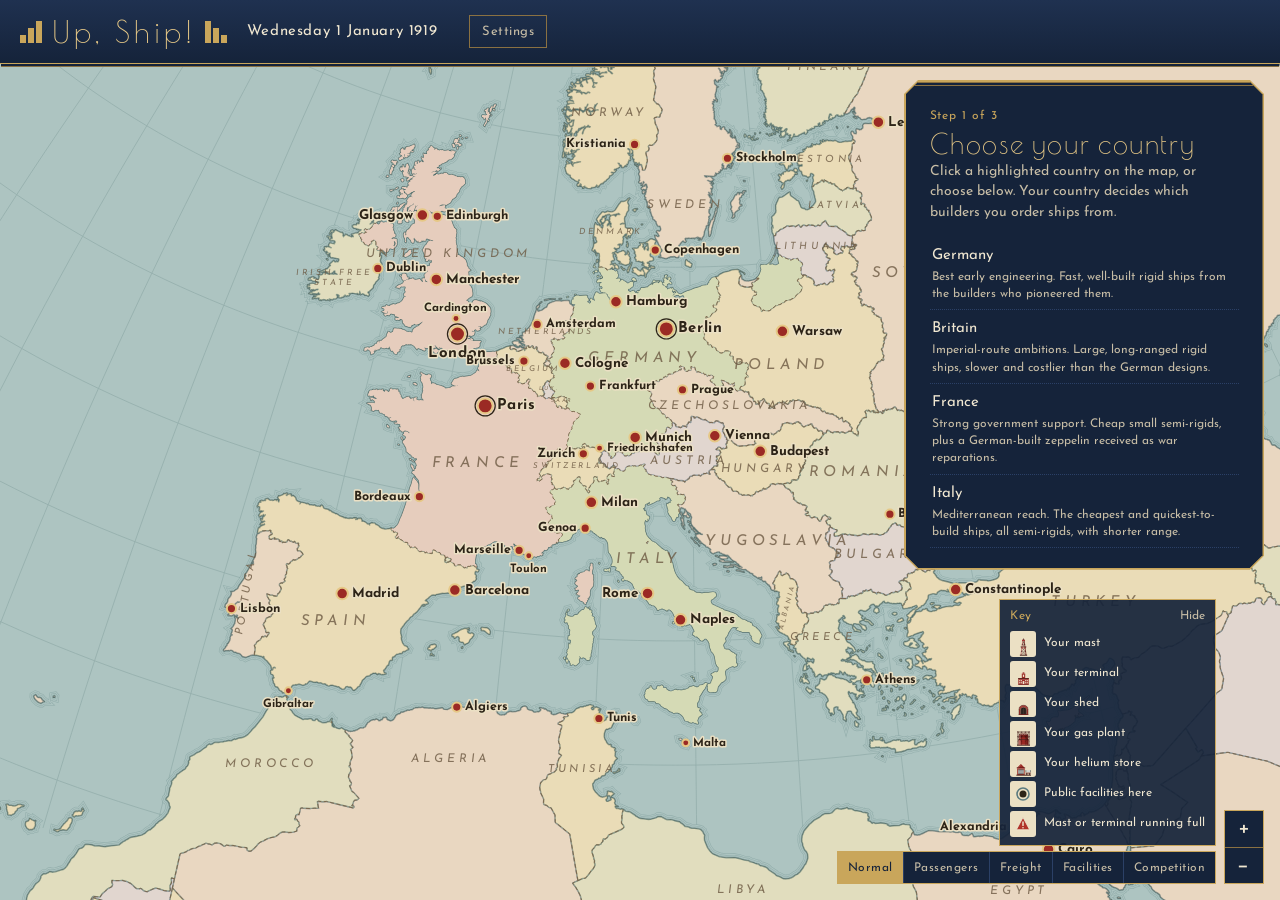
==== index.html @ 22da8e66 "Add files via upload" ====
<!doctype html>
<html lang="en">
<head>
  <meta charset="utf-8">
  <meta name="viewport" content="width=device-width, initial-scale=1, viewport-fit=cover">
  <title>Up, Ship!</title>
  <link rel="preconnect" href="https://fonts.googleapis.com">
  <link rel="preconnect" href="https://fonts.gstatic.com" crossorigin>
  <link href="https://fonts.googleapis.com/css2?family=Josefin+Sans:ital,wght@0,400;0,600;0,700;1,400&family=Poiret+One&family=Special+Elite&display=swap" rel="stylesheet">
  <link rel="stylesheet" href="css/style.css">
</head>
<body>
  <header class="bar">
    <div class="wordmark" aria-label="Up, Ship!">
      <span class="step" aria-hidden="true"></span>
      <span class="wordmark-text">Up, Ship!</span>
      <span class="step step-r" aria-hidden="true"></span>
    </div>

    <div class="clock">
      <span id="date" class="date"></span>
      <span id="time" class="time"></span>
    </div>

    <div class="turns">
      <button id="next-turn" class="next-turn" title="Play the next half day (N or Enter)">Next turn</button>
      <div class="speeds" role="group" aria-label="Auto-play">
        <span class="auto-label">Auto-play</span>
        <button data-auto="0" title="Auto-play off (Space)" aria-label="Auto-play off">
          <svg viewBox="0 0 20 20" aria-hidden="true"><rect x="5" y="4" width="3.5" height="12"/><rect x="11.5" y="4" width="3.5" height="12"/></svg>
        </button>
        <button data-auto="1" title="Auto-play, normal (1)" aria-label="Auto-play, normal">
          <svg viewBox="0 0 20 20" aria-hidden="true"><path d="M6 4 L15 10 L6 16 Z"/></svg>
        </button>
        <button data-auto="2" title="Auto-play, fast (2)" aria-label="Auto-play, fast">
          <svg viewBox="0 0 20 20" aria-hidden="true"><path d="M2 4 L10 10 L2 16 Z M10 4 L18 10 L10 16 Z"/></svg>
        </button>
        <button data-auto="3" title="Auto-play, fastest (3)" aria-label="Auto-play, fastest">
          <svg viewBox="0 0 24 20" aria-hidden="true"><path d="M1 4 L8 10 L1 16 Z M8 4 L15 10 L8 16 Z M15 4 L22 10 L15 16 Z"/></svg>
        </button>
      </div>
    </div>

    <button id="company" class="company" title="Company statistics" hidden></button>

    <div class="funds">
      <span class="funds-label">Funds</span>
      <span id="money" class="money"></span>
    </div>

    <button data-open="settings" class="plain">Settings</button>
    <button id="new-game" class="plain">New game</button>
  </header>

  <main class="stage">
    <div id="map" class="map-wrap"></div>

    <aside id="panel" class="panel" hidden>
      <div class="panel-inner">
        <button id="panel-close" class="close" aria-label="Close">
          <svg viewBox="0 0 20 20" aria-hidden="true"><path d="M5 5 L15 15 M15 5 L5 15"/></svg>
        </button>
        <div id="panel-body" aria-live="polite"></div>
      </div>
    </aside>

    <nav class="dock" aria-label="Company">
      <button data-open="contracts">Contracts</button>
      <button data-open="shipyard">Shipyard</button>
      <button data-office>Drawing Office</button>
      <button data-open="fleet">Fleet</button>
      <button data-open="research">Research</button>
      <button data-open="crew">Crew</button>
      <button data-open="company">Company</button>
      <button data-open="routes">Routes</button>
      <button data-open="finances">Finances</button>
      <button data-open="telegrams">Telegrams</button>
    </nav>

    <div id="draft" class="draft" hidden>
      <p class="draft-title">New route</p>
      <p id="draft-text" class="draft-text"></p>
      <div class="draft-actions">
        <label class="draft-circuit"><input type="checkbox" id="draft-circuit"> Circuit (return to the first city)</label>
        <button id="draft-undo" class="btn-quiet">Undo last stop</button>
        <button id="draft-cancel" class="btn-quiet">Cancel</button>
        <button id="draft-create" class="btn">Create route</button>
      </div>
    </div>

    <p id="notice" class="notice" role="status" hidden></p>

    <aside id="tutorial" class="tutorial" hidden>
      <p id="tutorial-step" class="tutorial-step"></p>
      <p id="tutorial-text" class="tutorial-text"></p>
      <div class="btn-row"><button id="tutorial-skip" class="btn-quiet">Skip tutorial</button><button id="tutorial-finish" class="btn" hidden>Finish</button></div>
    </aside>

    <div id="telegrams" class="telegrams" aria-live="polite" hidden>
      <button class="tg-all btn-quiet" hidden>Dismiss all</button>
    </div>

    <div id="legend" class="legend" aria-label="Map key"></div>

    <div class="layers" role="group" aria-label="Map layer">
      <button data-layer="normal" aria-pressed="true">Normal</button>
      <button data-layer="passengers" aria-pressed="false">Passengers</button>
      <button data-layer="freight" aria-pressed="false">Freight</button>
      <button data-layer="facilities" aria-pressed="false">Facilities</button>
      <button data-layer="competition" aria-pressed="false">Competition</button>
    </div>

    <div class="zoom" role="group" aria-label="Zoom">
      <button id="zoom-in" aria-label="Zoom in">+</button>
      <button id="zoom-out" aria-label="Zoom out">−</button>
    </div>

    <p class="hint">Press Next turn (or N) to play half a day, or turn on auto-play. Click a city, route, or ship for details. Order ships from the Shipyard and draw new routes from Routes.</p>
  </main>

  <script src="js/data/map-europe.js"></script>
  <script src="js/data/cities.js"></script>
  <script src="js/data/ships.js"></script>
  <script src="js/data/nations.js"></script>
  <script src="js/research.js"></script>
  <script src="js/facilities.js"></script>
  <script src="js/passengers.js"></script>
  <script src="js/weather.js"></script>
  <script src="js/crew.js"></script>
  <script src="js/data/transport.js"></script>
  <script src="js/competition.js"></script>
  <script src="js/aether.js"></script>
  <script src="js/physics.js"></script>
  <script src="js/decks.js"></script>
  <script src="js/livery.js"></script>
  <script src="js/designio.js"></script>
  <script src="js/data/lineup.js"></script>
  <script src="js/designclass.js"></script>
  <script src="js/designer.js"></script>
  <script src="js/emblem.js"></script>
  <script src="js/shipart.js"></script>
  <script src="js/facart.js"></script>
  <script src="js/sim.js"></script>
  <script src="js/contracts.js"></script>
  <script src="js/map.js"></script>
  <script src="js/ui.js"></script>
  <script src="js/setup.js"></script>
  <script src="js/tutorial.js"></script>
  <script src="js/main.js"></script>
</body>
</html>
---- css/style.css ----
/* Up, Ship! — Art Deco interface over a period atlas. */
:root {
  --ink: #15233a;
  --ink-2: #1f3150;
  --ink-3: #2b4066;
  --brass: #c9a65b;
  --brass-hi: #e6c886;
  --brass-dim: #8a7142;
  --ivory: #f0e7d1;
  --ivory-dim: #c7bda6;

  --sea: #adc4c1;
  --sea-line: #7e9d9b;
  --land: #ebe0c4;
  --border: #7a6247;
  --coast: #56706d;
  --label: #2d2418;
  --company: #9b2a24;
  --profit: #2e6b47;
  --loss: #a3372c;

  --ui: "Josefin Sans", "Futura", "Century Gothic", "Avenir Next", sans-serif;
  --deco: "Poiret One", "Josefin Sans", "Futura", sans-serif;
  --bar-h: 64px;
}

* { box-sizing: border-box; }
html, body { height: 100%; margin: 0; }
body { display: flex; flex-direction: column; }
.bar { flex: none; }
.stage { flex: 1 1 auto; min-height: 0; }
body {
  background: var(--ink);
  color: var(--ivory);
  font-family: var(--ui);
  font-size: 15px;
  line-height: 1.45;
  padding-top: env(safe-area-inset-top, 0px);
  overflow: hidden;
}
button { font: inherit; color: inherit; }
:focus-visible { outline: 2px solid var(--brass-hi); outline-offset: 2px; }

/* Top bar ---------------------------------------------------------------- */
.bar {
  height: var(--bar-h);
  display: flex; align-items: center; gap: 20px;
  padding: 0 20px;
  background: linear-gradient(var(--ink-2), var(--ink));
  border-bottom: 1px solid var(--brass);
  box-shadow: 0 3px 0 -1px var(--ink), 0 4px 0 -1px var(--brass-dim);
  position: relative; z-index: 3;
}
.wordmark { display: flex; align-items: center; gap: 10px; white-space: nowrap; }
.wordmark-text {
  font-family: var(--deco);
  font-size: 30px; letter-spacing: 0.14em;
  color: var(--brass-hi);
  line-height: 1;
}
.step {
  width: 22px; height: 22px;
  background:
    linear-gradient(var(--brass), var(--brass)) 0 100% / 6px 8px no-repeat,
    linear-gradient(var(--brass), var(--brass)) 8px 100% / 6px 15px no-repeat,
    linear-gradient(var(--brass), var(--brass)) 16px 100% / 6px 22px no-repeat;
}
.step-r { transform: scaleX(-1); }

.clock { display: flex; flex-direction: column; min-width: 13.5em; line-height: 1.2; }
.date { font-size: 15px; letter-spacing: 0.04em; }
.time { font-size: 13px; color: var(--ivory-dim); font-variant-numeric: tabular-nums; }

.turns { display: flex; align-items: center; gap: 14px; }
.next-turn {
  height: 36px; padding: 3px 18px 0; cursor: pointer;
  background: var(--brass); color: var(--ink); border: 0;
  font-weight: 700; font-size: 14px; letter-spacing: 0.08em;
  clip-path: polygon(8px 0, calc(100% - 8px) 0, 100% 50%, calc(100% - 8px) 100%, 8px 100%, 0 50%);
  white-space: nowrap; min-width: 8.5em;
}
.next-turn:hover:not(:disabled) { background: var(--brass-hi); }
.next-turn:disabled { background: var(--brass-dim); color: var(--ink-2); cursor: default; }
.next-turn.is-playing { background: var(--brass-dim); }
.auto-label { font-size: 12px; color: var(--ivory-dim); letter-spacing: 0.05em; padding: 3px 10px 0; align-self: center; border-right: 1px solid var(--brass-dim); height: 34px; display: flex; align-items: center; }
.speeds { display: flex; gap: 0; border: 1px solid var(--brass-dim); }
.speeds button {
  width: 42px; height: 34px; display: grid; place-items: center;
  background: transparent; border: 0; border-right: 1px solid var(--brass-dim);
  cursor: pointer;
}
.speeds button:last-child { border-right: 0; }
.speeds svg { width: 18px; height: 18px; fill: var(--ivory-dim); }
.speeds button:hover svg { fill: var(--ivory); }
.speeds button[aria-pressed="true"] { background: var(--brass); }
.speeds button[aria-pressed="true"] svg { fill: var(--ink); }

.company { margin-left: auto; display: flex; align-items: center; gap: 10px; min-width: 0; background: none; border: 0; padding: 4px 6px; cursor: pointer; font: inherit; }
.company:hover .company-name { color: var(--brass-hi); text-decoration: underline; text-underline-offset: 3px; }
.company[hidden] { display: none; }
.company .emblem { flex: none; }
.company-name { font-size: 14px; color: var(--ivory); white-space: nowrap; overflow: hidden; text-overflow: ellipsis; max-width: 16em; }
@media (max-width: 1500px) { .auto-label { display: none; } .company-name { max-width: 11em; } }
@media (max-width: 1180px) { .company-name { display: none; } .wordmark .step { display: none; } }
.funds { display: flex; align-items: baseline; gap: 10px; }
.company[hidden] + .funds { margin-left: auto; }
.funds-label { font-size: 13px; color: var(--ivory-dim); letter-spacing: 0.06em; }
.money { font-size: 22px; font-weight: 600; color: var(--brass-hi); font-variant-numeric: tabular-nums; }
.money.is-negative { color: #e39a8e; }

.plain {
  white-space: nowrap;
  background: none; border: 1px solid var(--brass-dim); padding: 7px 12px 5px;
  font-size: 13px; letter-spacing: 0.04em; cursor: pointer; color: var(--ivory-dim);
}
.plain:hover { color: var(--ivory); border-color: var(--brass); }

/* Stage and map ---------------------------------------------------------- */
.stage { position: relative; }
.map-wrap { position: absolute; inset: 0; background: var(--sea); }
.map { width: 100%; height: 100%; display: block; cursor: grab; user-select: none; -webkit-user-select: none; touch-action: none; }
.map.is-dragging { cursor: grabbing; }

.sea { fill: var(--sea); }
.graticule path { fill: none; stroke: #93aeab; stroke-width: 0.8; vector-effect: non-scaling-stroke; }
.waterlines use { fill: none; vector-effect: non-scaling-stroke; }
.waterlines .wl-line { stroke: var(--sea-line); opacity: 0.55; }
.waterlines .wl-sea { stroke: var(--sea); }
.land { fill: var(--land); }
.coast { fill: var(--land); stroke: var(--coast); stroke-width: 2.4; stroke-linejoin: round; vector-effect: non-scaling-stroke; }

.country { stroke: none; }
.borders { fill: none; stroke: var(--border); stroke-width: 0.9; stroke-dasharray: 4 2.5; stroke-linejoin: round; vector-effect: non-scaling-stroke; }
.tint-0 { fill: #e6cdbd; }
.tint-1 { fill: #d5dab5; }
.tint-2 { fill: #e9d7a6; }
.tint-3 { fill: #d4cbdc; }
.tint-4 { fill: #c8d6d9; }
.tint-5 { fill: #e3cfaa; }

.country-label {
  font-family: var(--ui); font-style: italic; letter-spacing: 0.32em;
  text-transform: uppercase; fill: #6d5a43; opacity: 0.8;
  text-anchor: middle; pointer-events: none;
}

.city { cursor: pointer; }
.city-hit { fill: transparent; }
.city-dot { fill: var(--label); stroke: var(--land); stroke-width: 1.2; vector-effect: non-scaling-stroke; }
.city-ring { fill: none; stroke: var(--label); stroke-width: 1.2; vector-effect: non-scaling-stroke; }
.city.tier-small .city-dot { fill: var(--land); stroke: var(--label); }
.city-label {
  font-family: var(--ui); fill: var(--label);
  paint-order: stroke; stroke: var(--land); stroke-width: 3px; stroke-linejoin: round; vector-effect: non-scaling-stroke;
  pointer-events: none;
}
.city.tier-major .city-label { font-weight: 700; letter-spacing: 0.04em; }
.city.tier-large .city-label { font-weight: 600; }
.city.is-home .city-dot { fill: var(--company); }
.city:hover .city-label, .city:focus-visible .city-label, .city.is-selected .city-label { fill: var(--company); }
.city.is-selected .city-dot { stroke: var(--company); stroke-width: 2.5; }
.city:focus { outline: none; }

.route { cursor: pointer; }
.route-hit { fill: none; stroke: transparent; stroke-width: 16; vector-effect: non-scaling-stroke; }
.route-line { fill: none; stroke: var(--company); stroke-width: 2.6; stroke-linecap: round; vector-effect: non-scaling-stroke; }
.route.is-profit .route-line { stroke: var(--profit); }
.route.is-loss .route-line { stroke: var(--loss); }
.route:hover .route-line, .route.is-selected .route-line { stroke-width: 4.5; }
.route.is-empty .route-line { stroke: var(--company); stroke-dasharray: 2 5; opacity: 0.7; }
.route:focus { outline: none; }

.ship { cursor: pointer; }
.ship-hit { fill: transparent; }
/* Ship art: colors derive from the company color. */
.a-hull { fill: var(--company); }
.a-hi { fill: color-mix(in srgb, var(--company) 72%, white); }
.a-lo { fill: color-mix(in srgb, var(--company) 70%, black); }
.a-fin { fill: color-mix(in srgb, var(--company) 78%, black); }
.a-rudder { fill: color-mix(in srgb, var(--company) 58%, black); }
.a-tail { fill: color-mix(in srgb, var(--company) 45%, black); }
.a-dark { fill: color-mix(in srgb, var(--company) 35%, black); }
.a-navy { fill: #221917; }
.a-window { fill: #f0e7d1; opacity: 0.9; }
.a-prop { fill: #8a8f93; opacity: 0.7; }
.a-hatch rect { fill: none; stroke: color-mix(in srgb, var(--company) 70%, black); stroke-width: 0.5; }
.a-ring line, .a-rib line { stroke: color-mix(in srgb, var(--company) 70%, black); stroke-width: 0.45; opacity: 0.5; }
.a-long { fill: none; stroke: color-mix(in srgb, var(--company) 70%, black); stroke-width: 0.35; opacity: 0.45; }
.a-hinge { stroke: color-mix(in srgb, var(--company) 72%, white); stroke-width: 0.4; }
.a-strut { stroke: color-mix(in srgb, var(--company) 35%, black); stroke-width: 0.6; }
.ship.is-selected use, .ship:focus-visible use { filter: drop-shadow(0 0 1.5px #f3d58f) drop-shadow(0 0 1.5px #f3d58f); }
.ship-art { display: block; margin: 6px auto 2px; max-width: 100%; height: auto; }
.ship:focus { outline: none; }

/* Panel ------------------------------------------------------------------ */
.panel {
  position: absolute; top: 16px; right: 16px; width: 330px; max-height: calc(100% - 32px);
  padding: 1.5px; background: var(--brass);
  clip-path: polygon(14px 0, calc(100% - 14px) 0, 100% 14px, 100% calc(100% - 14px), calc(100% - 14px) 100%, 14px 100%, 0 calc(100% - 14px), 0 14px);
  z-index: 2; display: flex;
}
.panel[hidden] { display: none; }
.panel-inner {
  position: relative; flex: 1; overflow-y: auto;
  background: var(--ink);
  clip-path: polygon(13px 0, calc(100% - 13px) 0, 100% 13px, 100% calc(100% - 13px), calc(100% - 13px) 100%, 13px 100%, 0 calc(100% - 13px), 0 13px);
  padding: 22px 24px 20px;
  border-top: 4px double var(--brass-dim);
}
.close {
  position: absolute; top: 14px; right: 14px; width: 30px; height: 30px;
  background: none; border: 0; cursor: pointer; display: grid; place-items: center;
}
.close svg { width: 16px; height: 16px; stroke: var(--ivory-dim); stroke-width: 1.8; }
.close:hover svg { stroke: var(--ivory); }

.panel h2 {
  font-family: var(--deco); font-weight: 400; font-size: 27px; letter-spacing: 0.06em;
  color: var(--brass-hi); margin: 0 36px 2px 0; line-height: 1.15;
}
.panel h3 {
  font-size: 14px; font-weight: 600; letter-spacing: 0.08em; color: var(--brass);
  margin: 20px 0 6px; padding-top: 12px; border-top: 1px solid var(--ink-3);
}
.panel .sub { margin: 0 0 14px; color: var(--ivory-dim); font-size: 14px; }
.panel .status { margin: 0 0 12px; padding: 8px 10px 6px; background: var(--ink-2); border-left: 3px solid var(--brass); font-size: 14px; }
.panel dl { margin: 0; }
.panel .row { display: flex; justify-content: space-between; gap: 16px; padding: 5px 0 4px; border-bottom: 1px dotted var(--ink-3); }
.panel dt { color: var(--ivory-dim); font-size: 14px; }
.panel dd { margin: 0; text-align: right; font-size: 14px; font-variant-numeric: tabular-nums; }
.panel .pos { color: #9fd2a9; }
.panel .neg { color: #e39a8e; }
.panel .note { color: var(--ivory-dim); font-size: 13px; margin: 14px 0 0; font-style: italic; }
.link { background: none; border: 0; padding: 0; color: var(--brass-hi); cursor: pointer; text-decoration: underline; text-underline-offset: 3px; text-decoration-color: var(--brass-dim); }
.link:hover { color: var(--ivory); }

/* Panel controls --------------------------------------------------------- */
.sr { position: absolute; width: 1px; height: 1px; overflow: hidden; clip: rect(0 0 0 0); }
.title-row { display: flex; align-items: flex-start; gap: 10px; margin-right: 34px; }
.title-row h2 { margin-right: 0; flex: 1; }
.rename-btn { margin-top: 6px; }
.rename { display: flex; gap: 6px; flex-wrap: wrap; width: 100%; margin-bottom: 6px; }
.rename input {
  flex: 1 1 100%; font: inherit; font-family: var(--deco); font-size: 22px; color: var(--ivory);
  background: var(--ink-2); border: 1px solid var(--brass); padding: 6px 8px 3px;
}
.btn, .btn-quiet, .btn-danger { font: inherit; font-size: 13px; letter-spacing: 0.05em; cursor: pointer; padding: 7px 12px 5px; }
.btn { background: var(--brass); color: var(--ink); border: 0; font-weight: 700; }
.btn:hover:not(:disabled) { background: var(--brass-hi); }
.btn:disabled { background: var(--ink-3); color: var(--ivory-dim); cursor: default; }
.btn-quiet { background: none; border: 1px solid var(--brass-dim); color: var(--ivory-dim); }
.btn-quiet:hover:not(:disabled) { color: var(--ivory); border-color: var(--brass); }
.btn-quiet:disabled { opacity: 0.4; cursor: default; }
.btn-danger { background: none; border: 1px solid #7e3a33; color: #e39a8e; margin-top: 18px; }
.btn-danger:hover { background: #3a1d22; }
.panel .btn { margin-top: 10px; }
.panel dl.spaced { margin-top: 10px; }

.picker { margin: 10px 0 4px; padding: 10px; background: var(--ink-2); border-left: 3px solid var(--brass); }
.picker-title { margin: 0 0 8px; font-size: 13px; color: var(--brass); letter-spacing: 0.06em; }
.pick {
  display: flex; flex-direction: column; align-items: flex-start; width: 100%; text-align: left;
  background: none; border: 0; border-bottom: 1px dotted var(--ink-3); padding: 7px 2px 5px; cursor: pointer; color: var(--ivory);
}
.pick:hover:not(:disabled) { color: var(--brass-hi); }
.pick small { color: var(--ivory-dim); font-size: 12px; }
.pick:disabled { color: var(--ivory-dim); cursor: default; opacity: 0.7; }
.picker .btn-quiet { margin-top: 8px; }

.plain-list, .ledger { list-style: none; margin: 0; padding: 0; }
.plain-list li { display: flex; justify-content: space-between; align-items: center; padding: 5px 0; border-bottom: 1px dotted var(--ink-3); }
.plain-list .btn-quiet { padding: 4px 8px 2px; font-size: 12px; }
.ledger-item {
  display: flex; flex-direction: column; width: 100%; text-align: left; cursor: pointer;
  background: none; border: 0; border-bottom: 1px dotted var(--ink-3); padding: 8px 2px 6px; color: var(--ivory);
}
.ledger-item:hover { color: var(--brass-hi); }
.ledger-item small { color: var(--ivory-dim); font-size: 12px; margin-top: 2px; }

.card { margin: 14px 0 0; padding: 12px 14px; border: 1px solid var(--ink-3); background: var(--ink-2); }
.card h4 { margin: 0; font-family: var(--deco); font-weight: 400; font-size: 21px; color: var(--brass-hi); letter-spacing: 0.04em; }
.card-role { margin: 2px 0 8px; font-size: 13px; color: var(--ivory-dim); }
.card-foot { display: flex; justify-content: space-between; align-items: center; margin-top: 10px; }
.card-foot .btn { margin: 0; }
.price { font-size: 19px; font-weight: 600; color: var(--brass-hi); font-variant-numeric: tabular-nums; }

/* Dock, route drawing, notices --------------------------------------------- */
.dock { position: absolute; left: 16px; top: 16px; display: flex; flex-direction: column; border: 1px solid var(--brass); background: var(--ink); z-index: 2; }
.dock button {
  background: none; border: 0; border-bottom: 1px solid var(--ink-3); cursor: pointer;
  padding: 10px 18px 8px; text-align: left; font-size: 14px; letter-spacing: 0.06em; color: var(--ivory);
}
.dock button:last-child { border-bottom: 0; }
.dock button:hover { background: var(--ink-2); color: var(--brass-hi); }
.dock button.is-active { background: var(--brass); color: var(--ink); }

.draft {
  position: absolute; left: 50%; bottom: 16px; transform: translateX(-50%); z-index: 3;
  width: min(620px, calc(100% - 140px)); padding: 8px 14px 8px; background: var(--ink); border: 1px solid var(--brass);
}
.draft-title { margin: 0; font-family: var(--deco); font-size: 18px; color: var(--brass-hi); letter-spacing: 0.06em; }
.draft-text { margin: 2px 0 6px; font-size: 13px; }
.draft-actions { display: flex; gap: 8px; justify-content: flex-end; align-items: center; flex-wrap: wrap; }
.draft-circuit { margin-right: auto; font-size: 13px; color: var(--ivory-dim); display: flex; gap: 6px; align-items: center; cursor: pointer; }
.draft-circuit input { accent-color: var(--brass); }
.map.is-drawing .city { cursor: crosshair; }
.city.in-draft .city-dot { fill: var(--company); stroke: var(--brass-hi); stroke-width: 2.5; }
.city.in-draft .city-label { fill: var(--company); font-weight: 700; }
.route-draft { fill: none; stroke: var(--company); stroke-width: 3; stroke-dasharray: 8 5; stroke-linecap: round; vector-effect: non-scaling-stroke; }

.notice {
  position: absolute; left: 50%; top: 16px; transform: translateX(-50%); z-index: 3; margin: 0;
  max-width: calc(100% - 140px); padding: 10px 16px 8px; background: var(--ink); border: 1px solid var(--brass); border-left-width: 4px;
  font-size: 14px;
}
.notice[hidden], .hint[hidden], .draft[hidden] { display: none; }
.ship.is-idle .ship-hull { opacity: 0.75; }

/* New-game setup ---------------------------------------------------------- */
body.is-setup .turns, body.is-setup .funds, body.is-setup .dock, body.is-setup .hint, body.is-setup #new-game, body.is-setup .close { display: none; }
body.is-setup .panel { width: 360px; }
.setup-step { margin: 0 0 4px; font-size: 12px; letter-spacing: 0.08em; color: var(--brass); }
.map.is-setup .country { transition: opacity 0.2s; }
.map.is-setup .country.playable { cursor: pointer; }
.map.is-setup .country.playable:hover { filter: brightness(1.06) saturate(1.3); }
.map.is-setup .country.chosen { filter: brightness(1.05) saturate(1.4); }
.map.setup-country .country:not(.playable), .map.setup-city .country:not(.chosen) { opacity: 0.45; }
.map.is-setup .city.dimmed { opacity: 0.35; pointer-events: none; }
.map.is-setup .city.choosable .city-dot { fill: var(--company); stroke: var(--brass-hi); stroke-width: 2; }
.map.is-setup .city.choosable .city-label { font-weight: 700; }
.map.is-setup .city.chosen-home .city-dot { fill: var(--brass-hi); stroke: var(--company); stroke-width: 3; }
.map.is-setup .city.chosen-home .city-label { fill: var(--company); }
.ledger-item.is-chosen { color: var(--brass-hi); border-left: 3px solid var(--brass); padding-left: 8px; }
.setup-actions { display: flex; justify-content: space-between; margin-top: 18px; }
.setup-actions .btn { margin: 0; }
.field-label { display: block; margin: 14px 0 5px; font-size: 13px; color: var(--ivory-dim); }
.field { display: flex; gap: 6px; }
.field input { flex: 1; min-width: 0; font: inherit; font-size: 15px; color: var(--ivory); background: var(--ink-2); border: 1px solid var(--brass-dim); padding: 7px 8px 5px; }
.field input:focus { border-color: var(--brass-hi); outline: none; }
.emblem-preview { display: flex; align-items: center; gap: 16px; margin-top: 16px; }
.choices { display: flex; flex-wrap: wrap; gap: 6px; }
.choice { width: 38px; height: 38px; display: grid; place-items: center; background: var(--ink-2); border: 1px solid var(--ink-3); color: var(--ivory-dim); cursor: pointer; }
.choice:hover { color: var(--ivory); border-color: var(--brass-dim); }
.choice.is-chosen { color: var(--brass-hi); border-color: var(--brass-hi); }
.swatch { width: 26px; height: 26px; border: 2px solid var(--ink-3); cursor: pointer; padding: 0; }
.swatch.is-chosen { border-color: var(--brass-hi); box-shadow: 0 0 0 2px var(--ink), 0 0 0 3px var(--brass-hi); }

/* Ships ignore clicks while drawing a route or setting up, so cities under them can be chosen. */
.map.is-drawing .ships, .map.is-setup .ships { pointer-events: none; }

/* Condition, stepper, company ------------------------------------------------ */
.meter { height: 8px; background: var(--ink-3); margin: 4px 0 6px; }
.meter span { display: block; height: 100%; background: #9fd2a9; }
.meter span.mid { background: #e0c070; }
.meter span.low { background: #e39a8e; }
.stepper { display: inline-flex; align-items: center; gap: 8px; }
.stepper .btn-quiet { padding: 1px 8px 0; font-size: 15px; }
.company-head { display: flex; gap: 14px; align-items: center; margin-right: 34px; }
.company-head h2 { margin: 0; }

/* Contracts, loans, tutorial ------------------------------------------------------ */
.btn-row { display: flex; gap: 8px; justify-content: flex-end; flex-wrap: wrap; margin-top: 10px; }
.btn-row .btn { margin-top: 0; }
.card.offer p { font-size: 14px; margin: 6px 0; }
.card h4 { font-size: 19px; }
.was { font-size: 13px; color: var(--ivory-dim); text-decoration: line-through; font-weight: 400; }
.tutorial-check { display: flex; gap: 8px; align-items: center; margin-top: 16px; font-size: 13px; color: var(--ivory-dim); cursor: pointer; }
.tutorial-check input { accent-color: var(--brass); }
.tutorial {
  position: absolute; left: 50%; bottom: 16px; transform: translateX(-50%); z-index: 4;
  width: min(520px, calc(100% - 140px)); padding: 12px 16px; background: var(--ivory); color: var(--ink);
  border: 2px solid var(--brass); box-shadow: 0 3px 0 var(--brass-dim);
}
.tutorial[hidden] { display: none; }
.tutorial-step { margin: 0; font-size: 12px; letter-spacing: 0.08em; color: var(--brass-dim); }
.tutorial-text { margin: 4px 0 0; font-size: 15px; line-height: 1.45; }
.tutorial .btn-quiet { color: var(--ink-2); border-color: var(--brass-dim); }
.tut-target { animation: tut-pulse 1.6s ease-in-out infinite; position: relative; z-index: 5; }
@keyframes tut-pulse { 0%, 100% { box-shadow: 0 0 0 0 rgba(230, 200, 134, 0.9); } 50% { box-shadow: 0 0 0 6px rgba(230, 200, 134, 0); } }
@media (prefers-reduced-motion: reduce) { .tut-target { animation: none; outline: 3px solid var(--brass-hi); } }
.dock button.is-locked { opacity: 0.35; cursor: not-allowed; }
.dock button:disabled:hover { background: none; color: var(--ivory); }
.speeds button:disabled, .next-turn:disabled { cursor: not-allowed; }

/* Telegrams -------------------------------------------------------------------- */
.telegrams { position: absolute; left: 180px; top: 16px; z-index: 3; width: min(380px, calc(100% - 560px)); min-width: 280px; display: flex; flex-direction: column; gap: 8px; }
.telegrams[hidden], .telegram[hidden], .tg-all[hidden] { display: none; }
.telegram {
  background: #efe4c8; color: #2c2418; padding: 10px 14px 10px; border: 1px solid #b9a67c;
  box-shadow: 0 2px 0 #b9a67c; font-family: "Special Elite", "Courier New", monospace;
}
.telegram.is-major { border-left: 5px solid var(--loss); }
.tg-head { margin: 0 0 4px; font-size: 11px; letter-spacing: 0.08em; color: #6d5a43; }
.tg-text { margin: 0; font-size: 14px; line-height: 1.45; letter-spacing: 0.02em; }
.tg-actions { display: flex; justify-content: flex-end; gap: 6px; margin-top: 8px; font-family: var(--ui); }
.telegram .btn-quiet { color: #4a3d2c; border-color: #b9a67c; }
.telegram .btn { background: #3b3226; color: #efe4c8; }
.tg-all { align-self: flex-end; background: var(--ink); }
.tg-log { list-style: none; margin: 0; padding: 0; }
.tg-log li { padding: 8px 0; border-bottom: 1px dotted var(--ink-3); }
.tg-log .tg-date { margin: 0; font-size: 12px; color: var(--brass); }
.tg-log .tg-text { font-family: "Special Elite", "Courier New", monospace; font-size: 13px; color: var(--ivory); }

/* Zoom and hint ---------------------------------------------------------- */
.zoom { position: absolute; right: 16px; bottom: 16px; display: flex; flex-direction: column; border: 1px solid var(--brass); background: var(--ink); z-index: 1; }
.zoom button { width: 38px; height: 36px; background: none; border: 0; font-size: 22px; cursor: pointer; color: var(--ivory); }
.zoom button + button { border-top: 1px solid var(--brass-dim); }
.zoom button:hover { background: var(--ink-2); }

.hint {
  position: absolute; left: 16px; bottom: 16px; margin: 0; max-width: 34em;
  padding: 8px 12px 6px; background: rgba(21, 35, 58, 0.88); border-left: 3px solid var(--brass);
  font-size: 13px; color: var(--ivory-dim); pointer-events: none;
}

/* Small screens ---------------------------------------------------------- */
@media (max-width: 820px) {
  :root { --bar-h: 112px; }
  .bar { flex-wrap: wrap; gap: 8px 14px; padding: 12px 12px 8px; align-content: flex-start; height: auto; min-height: var(--bar-h); }
  .wordmark-text { font-size: 22px; }
  .step { display: none; }
  .clock { min-width: 0; order: 3; }
  .funds { margin-left: auto; }
  .turns { order: 4; margin-left: auto; gap: 8px; }
  .auto-label { display: none; }
  .next-turn { padding: 3px 12px 0; }
  #new-game { order: 2; }
  .panel { left: 8px; right: 8px; top: auto; bottom: 8px; width: auto; max-height: 55%; }
  .hint { display: none; }
  .company-name { display: none; }
  body.is-setup .panel { width: auto; }
  .dock { flex-direction: row; top: auto; bottom: 8px; left: 8px; right: 8px; overflow-x: auto; }
  .dock button { flex: 1 0 auto; padding: 9px 7px 7px; font-size: 12px; letter-spacing: 0.02em; text-align: center; border-bottom: 0; border-right: 1px solid var(--ink-3); }
  .dock button:last-child { border-right: 0; }
  .notice { top: 60px; max-width: calc(100% - 24px); }
  .telegrams { left: 8px; right: 8px; width: auto; min-width: 0; top: 56px; }
  .draft { width: calc(100% - 16px); bottom: 56px; }
  .tutorial { width: calc(100% - 16px); bottom: 54px; padding: 10px 12px; }
  .tutorial-text { font-size: 14px; }
  .zoom { bottom: auto; top: 12px; right: 12px; }
}

@media (prefers-reduced-motion: reduce) {
  * { scroll-behavior: auto; }
}
.draft:not([hidden]) ~ .tutorial { bottom: 124px; }

/* Research ---------------------------------------------------------------------- */
.research-diagram { width: 100%; height: auto; display: block; margin: 8px 0 12px; }
.rd-head { fill: var(--brass); font-family: var(--ui); font-size: 11px; letter-spacing: 0.08em; text-anchor: middle; }
.rd-line { fill: none; stroke: var(--ink-3); stroke-width: 1.2; }
.rd-line.is-done { stroke: var(--brass-dim); }
.rd-node rect { fill: var(--ink-2); stroke: var(--ink-3); stroke-width: 1; }
.rd-node text, .rd-unlock text { font-family: var(--ui); font-size: 9px; text-anchor: middle; fill: var(--ivory-dim); pointer-events: none; }
.rd-node.is-done rect { fill: var(--brass-dim); stroke: var(--brass); }
.rd-node.is-done text { fill: var(--ink); }
.rd-node.is-open { cursor: pointer; }
.rd-node.is-open rect { stroke: var(--brass); }
.rd-node.is-open text { fill: var(--ivory); }
.rd-node.is-open:hover rect, .rd-node.is-open:focus rect { fill: var(--ink-3); }
.rd-node:focus { outline: none; }
.rd-node.is-current rect { stroke: var(--brass-hi); stroke-width: 2; fill: var(--ink-3); }
.rd-node.is-current text { fill: var(--brass-hi); }
.rd-node.is-locked { opacity: 0.55; }
.rd-progress { fill: var(--brass-hi); stroke: none !important; }
.rd-unlock rect { fill: var(--ink); stroke: var(--ink-3); stroke-dasharray: 3 2; }
.rd-unlock.is-done rect { stroke: var(--brass-hi); stroke-dasharray: none; fill: var(--ink-2); }
.rd-unlock.is-done text { fill: var(--brass-hi); }
.research-list { list-style: none; margin: 0; padding: 0; }
.research-list li { display: flex; justify-content: space-between; align-items: center; gap: 10px; padding: 7px 0 6px; border-bottom: 1px dotted var(--ink-3); }
.research-list li b { font-weight: 600; font-size: 14px; }
.research-list li small { display: block; color: var(--ivory-dim); font-size: 12px; }
.research-list .rt-done b { color: var(--brass); }
.research-list .rt-current b { color: var(--brass-hi); }
.research-list .rt-locked { opacity: 0.6; }
.rt-status { font-size: 12px; color: var(--ivory-dim); white-space: nowrap; }
.research-list .btn-quiet { padding: 4px 8px 2px; font-size: 12px; white-space: nowrap; }
.panel .small { font-size: 13px; color: var(--ivory-dim); margin: 4px 0 6px; }
.refits { list-style: none; margin: 0 0 6px; padding: 0; }
.refits li { padding: 5px 0; border-bottom: 1px dotted var(--ink-3); }
.refits label { display: flex; gap: 8px; align-items: flex-start; cursor: pointer; font-size: 13px; }
.refits input { margin-top: 3px; accent-color: var(--brass); }
.refits small { display: block; color: var(--ivory-dim); font-size: 12px; }
.card.is-locked { opacity: 0.6; border-style: dashed; }
.loan-form { margin-top: 6px; }
.loan-form .pound { align-self: center; color: var(--ivory-dim); }
.loan-form input::-webkit-outer-spin-button, .loan-form input::-webkit-inner-spin-button { -webkit-appearance: none; }
.map.is-drawing .city.draft-dimmed { opacity: 0.3; pointer-events: none; }

/* Facilities and map layers ---------------------------------------------------------- */
.layers { position: absolute; right: 64px; bottom: 16px; display: flex; border: 1px solid var(--brass); background: var(--ink); z-index: 1; }
.layers button { background: none; border: 0; border-right: 1px solid var(--ink-3); color: var(--ivory-dim); padding: 8px 10px 6px; font-size: 12px; letter-spacing: 0.04em; cursor: pointer; }
.layers button:last-child { border-right: 0; }
.layers button[aria-pressed="true"] { background: var(--brass); color: var(--ink); }
.demand-pax { fill: rgba(31, 58, 104, 0.3); stroke: rgba(31, 58, 104, 0.75); stroke-width: 1; vector-effect: non-scaling-stroke; pointer-events: auto; }
.demand-freight { fill: rgba(150, 105, 20, 0.32); stroke: rgba(120, 80, 10, 0.8); stroke-width: 1; vector-effect: non-scaling-stroke; }
.demand-freight.ring { fill: none; stroke-dasharray: 3 2; stroke-width: 1.4; }
.fac-layer { pointer-events: none; }
.fac-icon path, .fac-icon rect { stroke-width: 1.1; fill: none; stroke-linejoin: round; }
.fac-icon.own path, .fac-icon.own rect { stroke: color-mix(in srgb, var(--company) 60%, black); }
.fac-icon.own .fill { fill: var(--company); }
.fac-icon.public path, .fac-icon.public rect { stroke: #3e5a60; stroke-width: 0.9; }
.fac-icon.public { opacity: 0.85; }
.fac-icon.public .fill { fill: #7f9ea3; }
.fac-size { font-family: var(--ui); font-size: 6px; text-anchor: middle; fill: #2d2418; font-weight: 700; }
.fac-warn circle { fill: #b0342a; stroke: #f0e7d1; stroke-width: 0.8; }
.fac-warn text { font-family: var(--ui); font-size: 6px; font-weight: 700; fill: #f0e7d1; text-anchor: middle; }
.out-badge { display: none; }
.ship.is-out .out-badge { display: block; }
.out-badge circle { fill: #f0e7d1; stroke: #2d2418; stroke-width: 1.5; }
.out-badge path { fill: none; stroke: #2d2418; stroke-width: 2.2; stroke-linecap: round; }
.ship.is-out use { opacity: 0.6; }
.facilities { list-style: none; margin: 0 0 8px; padding: 0; }
.facilities li { padding: 7px 0; border-bottom: 1px dotted var(--ink-3); }
.fac-head { display: flex; justify-content: space-between; gap: 10px; font-size: 14px; }
.fac-head span { color: var(--ivory-dim); font-size: 13px; text-align: right; }
.facilities .btn-quiet { margin-top: 6px; padding: 5px 9px 3px; font-size: 12px; }
.fac-next { display: block; color: var(--ivory-dim); font-size: 12px; margin-top: 3px; }
.filters { display: flex; flex-wrap: wrap; gap: 5px; margin: 10px 0 6px; }
.filters button { padding: 5px 8px 3px; font-size: 12px; }
.ledger-item.group-out span { color: #e39a8e; }
.ledger-item.group-building span { color: var(--ivory-dim); }
.fleet-refits { list-style: none; margin: 0; padding: 0; }
.fleet-refits > li { border-bottom: 1px dotted var(--ink-3); padding: 6px 0; }
.fleet-refits summary { cursor: pointer; list-style: none; font-size: 13px; }
.fleet-refits summary::-webkit-details-marker { display: none; }
.fleet-refits summary label { display: flex; gap: 8px; align-items: flex-start; }
.fleet-refits summary input { accent-color: var(--brass); margin-top: 3px; }
.fleet-refits summary small { display: block; color: var(--ivory-dim); font-size: 12px; margin: 2px 0 0 22px; }
.fleet-refits .refits { margin: 6px 0 0 22px; }
@media (max-width: 820px) {
  .layers { right: 8px; bottom: auto; top: 110px; flex-direction: column; }
  .layers button { border-right: 0; border-bottom: 1px solid var(--ink-3); padding: 7px 8px 5px; }
}

/* Facility drawings: company colors for own, slate for public. */
.fac-own { --fb: var(--company); --fh: color-mix(in srgb, var(--company) 72%, white); --fl: color-mix(in srgb, var(--company) 70%, black); --fd: color-mix(in srgb, var(--company) 35%, black); }
.fac-pub { --fb: #7f9ea3; --fh: #a9c2c5; --fl: #5b7a80; --fd: #2f4448; }
.fb { fill: var(--fb); } .fh { fill: var(--fh); } .fl { fill: var(--fl); } .fd { fill: var(--fd); } .fw { fill: #f0e7d1; }
.legL { fill: none; stroke: var(--fh); stroke-width: 1.2; stroke-linecap: round; }
.legR { fill: none; stroke: var(--fl); stroke-width: 1.2; stroke-linecap: round; }
.br { fill: none; stroke: var(--fd); stroke-width: 0.5; stroke-linecap: round; }
.hand { fill: none; stroke: #3b120f; stroke-width: 0.35; }
.door { fill: #241a16; }
.seam { fill: none; stroke: #f0e7d1; stroke-width: 0.35; opacity: 0.55; }
.trim { fill: none; stroke: #f0e7d1; stroke-width: 0.55; opacity: 0.85; }
.edge { fill: none; stroke: #1c1512; stroke-width: 0.5; }
.fac-art { display: block; flex: none; }
/* Layers other than Normal fade the map so their information stands out. */
.map.layer-dim .countries, .map.layer-dim .routes, .map.layer-dim .ships { opacity: 0.45; }
.map.layer-dim .country-labels { opacity: 0.35; }
/* The key */
.legend { position: absolute; right: 64px; bottom: 54px; z-index: 1; background: rgba(21, 35, 58, 0.92); border: 1px solid var(--brass); padding: 8px 10px 6px; max-width: 260px; font-size: 12px; color: var(--ivory); }
.legend[hidden] { display: none; }
.legend-head { display: flex; justify-content: space-between; align-items: center; gap: 10px; margin: 0 0 4px; color: var(--brass); letter-spacing: 0.06em; }
.legend-head button { background: none; border: 0; color: var(--ivory-dim); cursor: pointer; font-size: 12px; padding: 0; }
.legend ul { list-style: none; margin: 0; padding: 0; }
.legend li { display: flex; align-items: center; gap: 8px; padding: 2px 0; }
.legend .sw { width: 26px; height: 26px; display: flex; align-items: center; justify-content: center; flex: none; background: #ebe0c4; border-radius: 3px; }
.legend.is-collapsed ul { display: none; }
@media (max-width: 820px) { .legend { right: auto; left: 8px; bottom: 54px; max-width: 200px; } .legend .sw { width: 22px; height: 22px; } }

.fac-head { align-items: center; }
.fac-head b { margin-right: auto; }
.fac-buy { display: flex; gap: 10px; align-items: flex-end; margin-top: 6px; }
.fac-buy .btn-quiet { margin-top: 0; }
.panel .fac-art { background: #ebe0c4; border-radius: 3px; padding: 2px; box-sizing: content-box; }

/* Ships: top view and shadow in flight, side view at a mast. */
.ship .ship-side, .ship.is-moored .ship-top, .ship.is-moored .ship-shadow { display: none; }
.ship.is-moored .ship-side { display: inline; }
.ship-shadow { fill: #2d2418; opacity: 0.18; pointer-events: none; }
.a-band { fill: #f0e7d1; opacity: 0.85; }
.a-spine { fill: none; stroke: color-mix(in srgb, var(--company) 40%, white); stroke-width: 0.6; opacity: 0.55; }
.a-proptop { stroke: #8a8f93; stroke-width: 0.9; opacity: 0.8; }
.a-seamtop { stroke: #f0e7d1; stroke-width: 0.4; opacity: 0.6; fill: none; }
.a-hatchline { fill: none; stroke: color-mix(in srgb, var(--company) 35%, black); stroke-width: 0.5; }
.a-hiline { fill: none; stroke: color-mix(in srgb, var(--company) 72%, white); stroke-width: 0.5; }
.ship.is-selected .ship-top { filter: drop-shadow(0 0 1.5px #f3d58f) drop-shadow(0 0 1.5px #f3d58f); }

/* Passenger classes and reputation -------------------------------------------------- */
.layouts { display: grid; grid-template-columns: repeat(3, 1fr); gap: 5px; margin: 8px 0 4px; }
.layout { background: var(--ink); border: 1px solid var(--ink-3); color: var(--ivory); padding: 6px 6px 5px; text-align: left; cursor: pointer; font-family: var(--ui); display: flex; flex-direction: column; gap: 1px; }
.layout b { font-size: 12px; font-weight: 600; }
.layout span { font-size: 11px; color: var(--ivory-dim); }
.layout[aria-pressed="true"] { border-color: var(--brass); box-shadow: inset 0 -2px 0 var(--brass); background: var(--ink-3); }
.reconfig .btn-row .btn, .reconfig .btn-row .btn-quiet { font-size: 12px; padding: 5px 8px 3px; }
.own-fares { margin-top: 6px; font-size: 13px; }
.own-fares summary { cursor: pointer; color: var(--brass); }
.own-fares form { display: grid; gap: 6px; margin-top: 8px; }
.own-fares label { display: flex; justify-content: space-between; align-items: center; gap: 10px; color: var(--ivory-dim); }
.own-fares input { width: 76px; font: inherit; background: var(--ink); color: var(--ivory); border: 1px solid var(--ink-3); padding: 4px 6px; }
.co-head { display: flex; gap: 12px; align-items: center; }
.co-head h2 { margin: 0; }
.rep-bar { height: 10px; background: var(--ink); border: 1px solid var(--ink-3); }
.rep-bar span { display: block; height: 100%; background: linear-gradient(90deg, var(--brass-dim), var(--brass-hi)); }
.rep-word { margin: 5px 0 2px; font-size: 15px; color: var(--ivory); }
.rep-hist { width: 100%; height: 40px; margin: 4px 0; background: var(--ink); border: 1px solid var(--ink-3); }
.rep-notes { margin: 6px 0 4px; padding-left: 18px; font-size: 13px; color: var(--ivory-dim); }
.char-scale { display: flex; align-items: center; gap: 8px; font-size: 12px; color: var(--ivory-dim); }
.char-track { position: relative; flex: 1; height: 8px; background: linear-gradient(90deg, #4f7a86, var(--ink-3) 50%, #b07aa0); border: 1px solid var(--ink-3); }
.char-track i { position: absolute; top: -4px; width: 4px; height: 16px; margin-left: -2px; background: var(--brass-hi); }

.col { fill: none; stroke: var(--fd); stroke-width: 0.9; stroke-linecap: round; }
.cyl { fill: #b9c2c7; } .cylhi { fill: #dfe5e8; } .cap { fill: #3a3f44; }
.pub-ring { fill: none; stroke: #5b7a80; stroke-width: 1.6; vector-effect: non-scaling-stroke; opacity: 0.85; pointer-events: none; }
.gas-pick { display: grid; grid-template-columns: 1fr 1fr; gap: 5px; margin: 4px 0 6px; }
.gas-pick button { background: var(--ink); border: 1px solid var(--ink-3); color: var(--ivory); padding: 6px 7px 5px; text-align: left; cursor: pointer; font-family: var(--ui); display: flex; flex-direction: column; }
.gas-pick b { font-size: 12px; font-weight: 600; } .gas-pick span { font-size: 11px; color: var(--ivory-dim); }
.gas-pick button[aria-pressed="true"] { border-color: var(--brass); box-shadow: inset 0 -2px 0 var(--brass); background: var(--ink-3); }

.weather-layer { pointer-events: none; }
.map.layer-dim .weather-layer { opacity: 0.35; }
.choice-list { list-style: none; margin: 6px 0; padding: 0; }
.choice-list li { padding: 7px 0; border-bottom: 1px dotted var(--ink-3); }
.choice-list small { display: block; color: var(--ivory-dim); font-size: 12px; margin-top: 5px; }
.cap-list { list-style: none; margin: 0; padding: 0; }
.cap-card { padding: 9px 0 8px; border-bottom: 1px dotted var(--ink-3); }
.cap-card > small { display: block; color: var(--ivory-dim); font-size: 12px; margin: 2px 0; }
.cap-head { display: flex; justify-content: space-between; gap: 10px; font-size: 14px; }
.cap-head span { color: var(--ivory-dim); font-size: 12px; text-align: right; }
.traits { margin: 4px 0; }
.trait { display: inline-block; font-size: 11px; padding: 2px 6px 1px; border: 1px solid var(--brass-dim); color: var(--brass-hi); margin: 0 4px 3px 0; }

/* Competition layer and traffic */
.transport-layer, .traffic-layer { pointer-events: none; }
.tr-rail { fill: none; stroke: #3a3228; stroke-width: 1.4; vector-effect: non-scaling-stroke; }
.tr-rail.express { stroke-width: 2.2; }
.tr-ties { fill: none; stroke: #3a3228; stroke-width: 4.5; stroke-dasharray: 0.8 5; vector-effect: non-scaling-stroke; }
.tr-ties.express { stroke-width: 6; stroke-dasharray: 1 5; }
.tr-lane { fill: none; stroke: #3f6f86; stroke-width: 1.4; stroke-dasharray: 6 4; vector-effect: non-scaling-stroke; opacity: 0.85; }
.tr-air { fill: none; stroke: #8a6a1c; stroke-width: 1.3; stroke-dasharray: 1.5 4; stroke-linecap: round; vector-effect: non-scaling-stroke; }
.tr-vehicle.faint { opacity: 0.5; }
.comp-list { margin: 4px 0; padding-left: 18px; font-size: 13px; color: var(--ivory-dim); }
.comp-list li { margin-bottom: 4px; }
.traffic-canvas { position: absolute; pointer-events: none; z-index: 0; }
.a-seam { fill: none; stroke: color-mix(in srgb, var(--company) 55%, black); stroke-width: 0.35; opacity: 0.55; }
.a-seam line { stroke: color-mix(in srgb, var(--company) 55%, black); stroke-width: 0.35; }
.a-rivet { fill: color-mix(in srgb, var(--company) 45%, white); opacity: 0.5; }
.a-hoist { fill: none; stroke: color-mix(in srgb, var(--company) 35%, black); stroke-width: 0.7; }
.rf-steel { fill: #9aa4aa; } .rf-steelhi { fill: #c9d1d5; } .rf-steello { fill: #6c767c; } .rf-steeld { fill: #3a3f44; }
.rf-pipe { fill: none; stroke: #5c666c; stroke-width: 0.9; stroke-linejoin: round; }
.rf-leg { stroke: #3a3f44; stroke-width: 0.7; } .rf-leg.thin { stroke-width: 0.45; }
.rf-mast { stroke: #3a3f44; stroke-width: 0.5; }
.gas-pick.three { grid-template-columns: 1fr 1fr 1fr; }
.rd-era { font-family: var(--ui); font-size: 9px; fill: var(--brass); letter-spacing: 0.08em; }
.rd-divider { stroke: var(--brass-dim); stroke-width: 0.6; stroke-dasharray: 3 3; }
.rd-gasnote { font-family: var(--ui); font-size: 8.5px; fill: var(--ivory-dim); text-anchor: middle; font-style: italic; }
.research-list .rt-era { color: var(--brass); font-size: 11px; letter-spacing: 0.08em; padding: 8px 0 2px; border-bottom: 0; }
.transport-layer.muted { opacity: 0.35; }

/* The Drawing Office ------------------------------------------------------------------ */
.office { position: fixed; inset: 0; z-index: 900; background: var(--ink); color: var(--ivory); display: grid; grid-template-rows: auto auto 1fr; font-family: var(--ui); }
.office[hidden] { display: none; }
body.office-open { overflow: hidden; }
.do-head { display: flex; align-items: center; gap: 14px; padding: 8px 16px; border-bottom: 1px solid var(--brass-dim); }
.do-brand { display: flex; align-items: center; gap: 12px; }
.do-brand h1 { font-family: var(--deco); font-weight: 400; font-size: 26px; margin: 0; color: var(--brass-hi); line-height: 1; }
.do-brand p { margin: 2px 0 0; font-size: 10px; letter-spacing: 0.22em; text-transform: uppercase; color: var(--brass); }
.do-tabs { display: flex; border: 1px solid var(--brass-dim); }
.do-tabs button { background: none; border: 0; border-right: 1px solid var(--brass-dim); color: var(--ivory); font: inherit; font-size: 15px; padding: 8px 16px 6px; cursor: pointer; }
.do-tabs button:last-child { border-right: 0; }
.do-tabs button[aria-pressed="true"] { background: var(--brass); color: var(--ink); font-weight: 600; }
.do-start { display: flex; align-items: center; gap: 6px; font-size: 13px; color: var(--ivory-dim); }
.do-start select { font: inherit; font-size: 13px; background: var(--ink-2); color: var(--ivory); border: 1px solid var(--ink-3); padding: 6px 8px 4px; }
.do-clock { margin-left: auto; display: flex; align-items: center; gap: 10px; }
.do-date { font-size: 14px; color: var(--ivory); white-space: nowrap; }
.do-speed { display: flex; border: 1px solid var(--ink-3); }
.do-speed button { background: none; border: 0; color: var(--ivory-dim); padding: 6px 8px 4px; cursor: pointer; }
.do-speed button[aria-pressed="true"] { background: var(--brass); color: var(--ink); }
.do-banner { display: flex; align-items: center; gap: 14px; padding: 8px 18px; background: var(--ink-2); border-bottom: 1px solid var(--brass-dim); font-size: 13px; letter-spacing: 0.04em; }
.do-banner[hidden] { display: none; }
.do-banner.major { background: #5a2420; border-bottom-color: #c9735b; }
.do-banner-text { flex: 1; }
.do-banner-note { color: var(--brass-hi); }
.do-body { display: grid; grid-template-columns: minmax(0, 1fr) 320px; min-height: 0; }
.do-main { display: flex; flex-direction: column; gap: 10px; padding: 12px 14px 12px 16px; min-height: 0; overflow: auto; }
.do-sheet { background: #ebe0c4; border: 1px solid #b9a57c; box-shadow: inset 0 0 0 5px #ebe0c4, inset 0 0 0 6px #b9a57c; min-height: 0; display: flex; }
.do-sheet svg.bp { width: 100%; height: auto; min-height: 360px; }
.do-later { align-items: center; justify-content: center; color: #6d5a43; font-size: 16px; padding: 40px; }
.do-config { display: grid; grid-template-columns: repeat(4, minmax(0, 1fr)); border: 1px solid var(--brass-dim); background: var(--ink-2); }
.do-config-title { grid-column: 1 / -1; margin: 0; padding: 6px 12px 4px; font-size: 14px; font-weight: 600; color: var(--brass); border-bottom: 1px solid var(--ink-3); }
.do-config .do-field { border-bottom: 1px solid var(--ink-3); }
.do-config .do-field:nth-of-type(4n) { border-right: 0; }
.do-field { padding: 7px 12px 8px; border-right: 1px solid var(--ink-3); display: flex; flex-direction: column; gap: 4px; min-width: 0; }
.do-field:last-child { border-right: 0; }
.do-field > label, .do-label { font-size: 13px; color: var(--brass-hi); }
.do-field small { font-size: 11.5px; color: var(--ivory-dim); line-height: 1.3; }
.do-big { font-size: 17px; line-height: 1.1; }
.do-field input[type="range"] { accent-color: var(--brass); width: 150px; }
.do-stepper { display: flex; align-items: center; border: 1px solid var(--ink-3); width: max-content; }
.do-stepper button { background: none; border: 0; color: var(--ivory); font-size: 18px; width: 32px; height: 32px; cursor: pointer; }
.do-stepper span { min-width: 36px; text-align: center; font-size: 18px; }
.do-seg, .do-opts { display: flex; border: 1px solid var(--ink-3); width: max-content; }
.do-seg button, .do-opts button { background: none; border: 0; border-right: 1px solid var(--ink-3); color: var(--ivory); font: inherit; font-size: 12.5px; padding: 6px 10px 4px; cursor: pointer; }
.do-seg button:last-child, .do-opts button:last-child { border-right: 0; }
.do-seg button[aria-pressed="true"], .do-opts button[aria-pressed="true"] { background: var(--brass); color: var(--ink); }
.do-opts button { display: flex; flex-direction: column; align-items: center; gap: 2px; padding: 5px 6px 4px; font-size: 11.5px; }
.oi-hull { fill: rgba(240,231,209,0.18); stroke: currentColor; stroke-width: 1; }
.oi-fin, .oi-car { fill: currentColor; opacity: 0.8; }
.do-compare button { font-size: 11.5px; }
.do-figures { background: var(--ink-2); border-left: 1px solid var(--ink-3); padding: 14px 18px; overflow-y: auto; }
.do-figures h2 { font-family: var(--deco); font-weight: 400; font-size: 26px; margin: 0 0 10px; color: var(--brass-hi); }
.do-figures h3 { font-size: 14px; color: var(--brass); margin: 16px 0 4px; font-weight: 600; border-bottom: 1px solid var(--ink-3); padding-bottom: 4px; }
.do-figures dl { margin: 0; } .do-figures dl div { display: flex; justify-content: space-between; gap: 10px; padding: 4px 0 3px; font-size: 13.5px; border-bottom: 1px dotted var(--ink-3); }
.do-figures dt { color: var(--ivory-dim); } .do-figures dd { margin: 0; text-align: right; }
.do-status { padding: 10px 14px 8px; font-size: 16px; border: 1px solid; }
.do-status.ok { background: #244d38; border-color: #5c9a73; }
.do-status.warn { background: #5a4a1e; border-color: #c9a65b; }
.do-status.bad { background: #5a2420; border-color: #c9735b; }
.do-notes { margin: 6px 0 0; padding-left: 18px; font-size: 13px; color: var(--ivory); }
.do-notes li { margin-bottom: 4px; }
.do-foot { font-size: 11.5px; color: var(--ivory-dim); margin-top: 14px; }
/* Blueprint drawing */
.bp { font-family: var(--ui); }
.bp-frame { fill: none; stroke: #b9a57c; stroke-width: 1; }
.bp-title { font-size: 13px; letter-spacing: 0.12em; text-transform: uppercase; fill: #2d2418; }
.bp-sub { font-size: 11px; letter-spacing: 0.06em; fill: #6d5a43; }
.bp-skin { fill: rgba(235, 224, 196, 0.6); }
.bp-outline { fill: none; stroke: #2d2418; stroke-width: 1.8; }
.bp-ring { stroke: #2d2418; stroke-width: 1.3; }
.bp-ring-l { fill: none; stroke: #2d2418; stroke-width: 0.5; opacity: 0.6; }
.bp-lon { fill: none; stroke: #2d2418; stroke-width: 0.55; opacity: 0.75; }
.bp-diag path { stroke: #2d2418; stroke-width: 0.3; opacity: 0.45; }
.bp-keel { fill: none; stroke: #2d2418; stroke-width: 1.4; stroke-dasharray: 5 2; }
.bp-fin { fill: rgba(235,224,196,0.9); stroke: #2d2418; stroke-width: 1.2; }
.bp-rudder { fill: url(#bp-hatch); stroke: #2d2418; stroke-width: 0.8; opacity: 0.6; }
.bp-car { fill: #e2d4b0; stroke: #2d2418; stroke-width: 1.2; }
.bp-win { fill: #2d2418; opacity: 0.7; }
.bp-strut { stroke: #2d2418; stroke-width: 0.9; }
.bp-prop { stroke: #2d2418; stroke-width: 1.2; }
.bp-centre { stroke: #6d5a43; stroke-width: 0.6; stroke-dasharray: 14 4 2 4; }
.bp-dim { stroke: #2d2418; stroke-width: 0.9; fill: none; }
.bp-ext { stroke: #6d5a43; stroke-width: 0.5; stroke-dasharray: 3 3; }
.bp-paper { fill: #ebe0c4; }
.bp-dimtext { font-size: 15px; fill: #2d2418; text-anchor: middle; }
.bp-small { font-size: 11.5px; fill: #2d2418; }
.bp-small.mid { text-anchor: middle; } .bp-small.end { text-anchor: end; } .bp-small.strong { font-weight: 600; }
.bp-label { font-size: 12.5px; fill: #2d2418; } .bp-label.mid { text-anchor: middle; }
.bp-lead { stroke: #6d5a43; stroke-width: 0.6; stroke-dasharray: 2 2; }
.bp-rule { stroke: #b9a57c; stroke-width: 1; }
.bp-ref { fill: none; stroke: #7a3a2e; stroke-width: 1.2; stroke-dasharray: 6 4; }
.bp-envelope { fill: rgba(235,224,196,0.7); stroke: #2d2418; stroke-width: 1.8; }
.bp-wire { stroke: #2d2418; stroke-width: 0.4; opacity: 0.55; }
.bp-cell { fill: none; stroke: #6d5a43; stroke-width: 0.8; stroke-dasharray: 4 3; }
.bp-keelx { fill: rgba(235,224,196,0.9); stroke: #2d2418; stroke-width: 1.2; }
.bp-catwalk { stroke: #2d2418; stroke-width: 1.6; }
.bp-person { stroke: #2d2418; stroke-width: 0.9; } .bp-personhead { fill: #2d2418; }
.bp-frame-bar { fill: url(#bp-hatch); stroke: #2d2418; stroke-width: 1; }
.bp-keelbox { stroke: #2d2418; stroke-width: 0.8; }
.bp-barfill { fill: #2d2418; } .bp-barempty { fill: none; stroke: #2d2418; stroke-width: 0.8; }
.bp-block { fill: none; stroke: #2d2418; stroke-width: 1.2; }
.bp-blocktitle { font-family: var(--deco); font-size: 22px; fill: #2d2418; }
.bp-tiny { font-size: 10px; fill: #6d5a43; }

/* Systems tab */
.do-cutaway svg.cw { cursor: default; }
.cw-skin { fill: rgba(235, 224, 196, 0.5); }
.cw-cell { fill: url(#cw-gas); stroke: #7d6b4a; stroke-width: 0.9; }
.cw-ring { stroke: #2d2418; stroke-width: 1; opacity: 0.55; }
.cw-lon { fill: none; stroke: #2d2418; stroke-width: 0.4; opacity: 0.35; }
.cw-room { stroke: #2d2418; stroke-width: 0.8; }
.cw-pax { fill: url(#cw-paxg); } .cw-lit { fill: #fff1c4; } .cw-floor { stroke: #3a2616; stroke-width: 1.2; }
.cw-hold { fill: #8c7a5c; } .cw-crate { fill: #c29a5e; stroke: #3a2616; stroke-width: 0.7; }
.cw-crewroom { fill: #7f8a8f; } .cw-bunk { fill: #d8d0bd; stroke: #3a3228; stroke-width: 0.5; }
.cw-controlroom { fill: #6c777c; } .cw-dial { fill: #e8dfc4; stroke: #2d2418; stroke-width: 0.6; }
.cw-fuel { fill: #4f6b3a; stroke: #2d2418; stroke-width: 0.7; } .cw-ballast { fill: #3f5f8a; stroke: #2d2418; stroke-width: 0.7; }
.cw-shine { stroke: rgba(255,255,255,0.45); stroke-width: 1; }
.cw-car { fill: #c8c2b1; stroke: #2d2418; stroke-width: 1.1; } .cw-win { fill: #2d3f66; }
.cw-nacelle { fill: #a9b0b3; stroke: #2d2418; stroke-width: 1; } .cw-strut { stroke: #2d2418; stroke-width: 1; } .cw-prop { fill: rgba(107,69,41,0.5); stroke: #2d2418; stroke-width: 0.5; }
.cw-mod, .cw-fit, .cw-eng { cursor: grab; }
.cw-hit { fill: transparent; stroke: none; cursor: pointer; }
.cw-hit.over { fill: rgba(201, 166, 91, 0.22); stroke: #c9a65b; stroke-width: 2; stroke-dasharray: 6 4; }
.cw-hit.sel { fill: rgba(201, 166, 91, 0.12); stroke: #8a7142; stroke-width: 1.5; }
.cw-hit:focus-visible { outline: none; stroke: #2d3f66; stroke-width: 2.5; }
.cw-selnum { font-weight: 700; fill: #8a5a1e; }
.do-tray { display: grid; grid-template-columns: minmax(0, 1fr) 250px; border: 1px solid var(--brass-dim); background: var(--ink-2); }
.do-config-title span { font-weight: 400; color: var(--ivory-dim); font-size: 12px; letter-spacing: 0.08em; margin-left: 8px; text-transform: uppercase; }
.do-card-row { display: grid; grid-template-columns: repeat(8, minmax(0, 1fr)); gap: 6px; padding: 8px 10px 10px; }
.do-card { display: flex; flex-direction: column; gap: 4px; align-items: stretch; background: var(--ink); border: 1px solid var(--ink-3); color: var(--ivory); font: inherit; padding: 6px 6px 7px; cursor: grab; text-align: left; touch-action: none; }
.do-card b { font-size: 12.5px; font-weight: 600; text-align: center; }
.do-card small { font-size: 10.5px; color: var(--ivory-dim); line-height: 1.25; }
.do-card:hover { border-color: var(--brass-dim); }
.do-card.fixed { opacity: 0.6; cursor: default; }
.do-card-art { position: relative; display: block; aspect-ratio: 5 / 3; background: #ebe0c4; }
.do-card-art svg, .do-card-art img { position: absolute; inset: 0; width: 100%; height: 100%; object-fit: cover; }
.do-bay { border-left: 1px solid var(--ink-3); padding: 8px 12px; font-size: 13px; }
.do-bay h3 { margin: 0 0 4px; font-size: 14px; color: var(--brass-hi); font-weight: 600; }
.do-bay h4 { margin: 8px 0 3px; font-size: 12.5px; color: var(--brass); font-weight: 600; }
.do-bay-mod { margin: 0 0 6px; display: flex; justify-content: space-between; align-items: center; }
.do-bay .btn-quiet { font-size: 11.5px; padding: 3px 7px 2px; }
.do-list { list-style: none; margin: 0; padding: 0; } .do-list li { display: flex; justify-content: space-between; align-items: center; padding: 2px 0; }
.do-hint { color: var(--ivory-dim); font-size: 12px; margin: 2px 0; }
.do-rm { margin-top: 6px; }
.do-ghost { position: fixed; z-index: 1000; width: 72px; height: 44px; margin: -22px 0 0 -36px; background: #ebe0c4; border: 1px solid var(--brass); box-shadow: 0 4px 12px rgba(0,0,0,0.4); pointer-events: none; }
.do-ghost svg { width: 100%; height: 100%; }
.do-seg button:disabled { opacity: 0.4; cursor: not-allowed; }
.do-trim { margin-top: 10px; }
.do-trim-head { display: flex; justify-content: space-between; font-size: 13.5px; color: var(--ivory-dim); }
.do-trim-ok { color: #8fd0a4; } .do-trim-warn { color: var(--brass-hi); } .do-trim-bad { color: #f09a86; }
.tg-tube { fill: #0f1a2c; stroke: var(--ivory-dim); stroke-width: 1; }
.tg-ok { fill: rgba(92, 154, 115, 0.35); } .tg-limit { fill: #c9735b; }
.tg-bubble { stroke: #fff; stroke-width: 1; } .tg-bubble.tg-ok { fill: #8fd0a4; } .tg-bubble.tg-warn { fill: #e6c886; } .tg-bubble.tg-bad { fill: #f09a86; }
.tg-mark { stroke: var(--ivory-dim); stroke-width: 1; }
.tg-lab { font-size: 10px; fill: var(--ivory-dim); } .tg-lab.end { text-anchor: end; }
.bp-handle { cursor: grab; }
.bp-handle.active { cursor: grabbing; }
.bp-handle-hit { fill: transparent; }
.bp-handle-knob { fill: #c9a65b; stroke: #2d2418; stroke-width: 1.4; }
.bp-handle-arrows { fill: #2d2418; }
.bp-handle:hover .bp-handle-knob, .bp-handle.active .bp-handle-knob, .bp-handle:focus-visible .bp-handle-knob { fill: #e6c886; stroke-width: 2; }
.bp-handle:focus-visible { outline: none; }
.do-trim-note { margin: 0; font-size: 11px; color: var(--ivory-dim); text-align: center; }

/* Accommodation tab */
.do-acc-bar { display: flex; align-items: center; gap: 10px; flex-wrap: wrap; }
.do-acc-info { flex: 1; font-size: 12.5px; color: var(--ivory-dim); }
.do-acc-bar .btn-quiet { font-size: 12.5px; padding: 6px 10px 4px; }
.do-acc-bar .btn-quiet[aria-pressed="true"] { border-color: var(--brass); color: var(--brass-hi); }
.do-accsheet svg { width: 100%; height: auto; max-height: 60vh; cursor: crosshair; touch-action: none; }
.do-palette { display: flex; flex-wrap: wrap; gap: 6px; }
.do-palette button { display: flex; align-items: center; gap: 7px; background: var(--ink-2); border: 1px solid var(--ink-3); color: var(--ivory); font: inherit; font-size: 13px; padding: 6px 10px 4px 7px; cursor: pointer; }
.do-palette button[aria-pressed="true"] { border-color: var(--brass); background: var(--ink-3); box-shadow: inset 0 -2px 0 var(--brass); }
.do-palette .sw { width: 16px; height: 16px; border: 1px solid rgba(0,0,0,0.35); }
.sw-first { background: #c9a65b; color: var(--ink); font-size: 11px; font-weight: 700; display: inline-flex; align-items: center; justify-content: center; border-radius: 50%; }
.dp-block { fill: none; stroke: #1f1a16; stroke-width: 3; }
.dp-first { fill: #c9a65b; stroke: #2d2418; stroke-width: 0.8; } .dp-firsttext { font-size: 7px; font-weight: 700; fill: #2d2418; text-anchor: middle; font-family: var(--ui); }
/* Paint tab */
.lv-edge { stroke: #2d2418; stroke-width: 1; }
.lv-outline { fill: none; stroke: #2d2418; stroke-width: 1.4; }
.lv-seams line { stroke: #000; stroke-width: 0.5; opacity: 0.18; }
.lv-win { fill: #2d3f66; } .lv-strut { stroke: #2d2418; stroke-width: 1; } .lv-prop { fill: rgba(107,69,41,0.4); stroke: #2d2418; stroke-width: 0.5; }
.lv-name, .lv-emblem { cursor: grab; }
.lv-sel { fill: none; stroke: #c9a65b; stroke-width: 2; stroke-dasharray: 5 3; }
.lv-guide { fill: none; stroke: #b5572e; stroke-width: 1; stroke-dasharray: 6 4; }
.do-paintsheet svg { width: 100%; height: auto; }
.do-paint { display: grid; grid-template-columns: 1fr 1.1fr 1.4fr 1.3fr; border: 1px solid var(--brass-dim); background: var(--ink-2); }
.do-pcol { border-right: 1px solid var(--ink-3); padding-bottom: 10px; min-width: 0; }
.do-pcol:last-child { border-right: 0; }
.do-pcol > *:not(h2) { margin-left: 10px; margin-right: 10px; }
.do-presets { display: grid; grid-template-columns: 1fr 1fr; gap: 5px; margin-top: 8px; }
.do-preset { background: var(--ink); border: 1px solid var(--ink-3); color: var(--ivory); font: inherit; font-size: 11.5px; padding: 5px 5px 4px; cursor: pointer; text-align: left; display: flex; flex-direction: column; gap: 4px; }
.do-preset[aria-pressed="true"] { border-color: var(--brass); }
.do-preset-bar { display: flex; height: 8px; } .do-preset-bar i { flex: 1; }
.do-chips { display: grid; grid-template-columns: 1fr 1fr; gap: 4px; margin-top: 8px; }
.do-chip { display: flex; align-items: center; gap: 6px; background: none; border: 1px solid var(--ink-3); color: var(--ivory); font: inherit; font-size: 12px; padding: 4px 6px 3px; cursor: pointer; text-align: left; }
.do-chip span { width: 16px; height: 16px; border: 1px solid rgba(255,255,255,0.4); flex: none; }
.do-chip span.none { background: repeating-linear-gradient(45deg, transparent 0 3px, rgba(255,255,255,0.35) 3px 4px); }
.do-check { display: flex; align-items: center; gap: 6px; font-size: 12.5px; margin-top: 8px; }
.do-row { display: flex; align-items: center; gap: 8px; margin-top: 6px; flex-wrap: wrap; }
.do-slider { display: flex; align-items: center; gap: 6px; font-size: 11.5px; color: var(--ivory-dim); }
.do-slider input { accent-color: var(--brass); width: 110px; }
.do-decos { list-style: none; padding: 0; margin-top: 8px; max-height: 240px; overflow-y: auto; }
.do-deco { border-bottom: 1px dotted var(--ink-3); padding: 4px 0 6px; }
.do-deco-head { display: flex; justify-content: space-between; align-items: center; }
.do-deco-head .btn-quiet { font-size: 11px; padding: 2px 6px 1px; }
.do-pdeco select, .do-field-s input { font: inherit; font-size: 12.5px; background: var(--ink); color: var(--ivory); border: 1px solid var(--ink-3); padding: 5px 6px 3px; margin-top: 6px; }
.do-field-s { display: flex; flex-direction: column; gap: 3px; font-size: 12px; color: var(--brass-hi); margin-top: 8px; }
.do-field-s input { margin-top: 0; }
.do-pcol .do-seg { margin-top: 6px; }
.do-pop { position: absolute; z-index: 20; background: var(--ink-2); border: 1px solid var(--brass-dim); padding: 10px; width: 236px; box-shadow: 0 6px 18px rgba(0,0,0,0.45); }
.do-swatches { display: grid; grid-template-columns: repeat(8, 1fr); gap: 4px; }
.do-swatches button { aspect-ratio: 1; border: 1px solid rgba(255,255,255,0.3); cursor: pointer; }
.do-swatches button[aria-pressed="true"] { outline: 2px solid var(--brass-hi); outline-offset: 1px; }
.do-picker { display: flex; align-items: center; justify-content: space-between; margin-top: 8px; font-size: 12.5px; }
.do-picker input { width: 60px; height: 26px; border: 0; background: none; }
.do-pop .btn-quiet { margin-top: 8px; width: 100%; font-size: 12px; }
.office { position: fixed; }
.dp-dim { stroke: #2d2418; stroke-width: 0.8; fill: none; }
.dp-dimtext { font-family: var(--ui); font-size: 10px; fill: #2d2418; text-anchor: middle; }
.dp-dimtext.start { text-anchor: start; }
.bp-deck { stroke: #7a3a2e; stroke-width: 2.2; } .bp-deck.up { stroke-dasharray: 5 3; }
.bp-decklabel { fill: #7a3a2e; font-weight: 600; paint-order: stroke; stroke: #ebe0c4; stroke-width: 3px; }
.bp-ring-unfin { stroke: #b8862e; stroke-width: 2.2; stroke-dasharray: 6 3; }
.bp-diag-unfin { fill: none; stroke: #b8862e; stroke-width: 0.7; stroke-dasharray: 4 3; opacity: 0.55; }
.do-design-name { font-size: 13px; color: var(--ivory); max-width: 18ch; white-space: nowrap; overflow: hidden; text-overflow: ellipsis; }
.do-portfolio-btn { font-size: 13px; padding: 6px 10px 4px; }
.do-lockbar { display: flex; align-items: center; gap: 12px; padding: 7px 18px; background: #3d3320; border-bottom: 1px solid var(--brass-dim); font-size: 13px; }
.do-lockbar.research { background: #2d2c3d; }
.do-lockbar .btn { font-size: 12.5px; padding: 5px 10px 3px; }
.do-portfolio { position: absolute; z-index: 30; top: 58px; left: 50%; transform: translateX(-50%); width: min(820px, 94vw); max-height: 80vh; overflow: auto; background: var(--ink-2); border: 1px solid var(--brass-dim); box-shadow: 0 10px 30px rgba(0,0,0,0.5); padding: 14px 18px; }
.pf-head { display: flex; justify-content: space-between; align-items: center; }
.pf-head h2 { font-family: var(--deco); font-weight: 400; color: var(--brass-hi); margin: 0; font-size: 24px; }
.pf-list { list-style: none; padding: 0; margin: 10px 0; }
.pf-list li { display: grid; grid-template-columns: 170px 1fr auto; gap: 12px; align-items: center; padding: 8px 6px; border-bottom: 1px dotted var(--ink-3); }
.pf-list li.open { background: rgba(201,166,91,0.08); }
.pf-list li.needs svg { opacity: 0.45; filter: grayscale(1); }
.pf-list li.needs .pf-info b { color: var(--ivory-dim); }
.pf-list svg { background: #ebe0c4; }
.pf-info { display: flex; flex-direction: column; gap: 2px; min-width: 0; }
.pf-info small { color: var(--ivory-dim); font-size: 12px; } .pf-need { color: #c9b3f0 !important; }
.pf-acts { display: flex; gap: 4px; flex-wrap: wrap; justify-content: flex-end; }
.pf-acts .btn-quiet { font-size: 12px; padding: 4px 8px 2px; }
.pf-open { font-size: 12px; color: var(--brass-hi); padding: 4px 8px; }
.pf-foot { display: flex; gap: 8px; }
.do-head { gap: 10px; }
.do-brand p { white-space: nowrap; }
.do-tabs button { padding: 8px 13px 6px; }
.do-design-name { max-width: 14ch; }
.do-close { white-space: nowrap; }
.sr-only { position: absolute; width: 1px; height: 1px; overflow: hidden; clip: rect(0 0 0 0); white-space: nowrap; }
.yard-head { font-family: var(--deco); font-weight: 400; color: var(--brass-hi); font-size: 20px; margin: 18px 0 6px; }
.card.needs { opacity: 0.55; }
.card h4 small { font-size: 12px; color: var(--ivory-dim); font-weight: 400; }
/* The ship's live status keeps one height, so the panel does not jump as the text changes. */
#live-status { box-sizing: border-box; height: calc(2 * 1.4em + 18px); line-height: 1.4em; display: flex; align-items: center; overflow: hidden; }
#live-status > * { display: -webkit-box; -webkit-line-clamp: 2; -webkit-box-orient: vertical; overflow: hidden; }

.ship-tip { position: fixed; z-index: 800; pointer-events: none; background: var(--ink); color: var(--ivory); border: 1px solid var(--brass-dim); padding: 3px 8px 1px; font-size: 13px; font-family: var(--ui); white-space: nowrap; box-shadow: 0 2px 6px rgba(0,0,0,0.35); }
.ship-tip[hidden] { display: none; }
.panel-back { font-size: 12.5px; padding: 4px 10px 2px; margin: 0 0 10px; }
.fee-note, .demand-note { margin: 10px 0; font-size: 13px; }
.fee-note summary, .demand-note summary { cursor: pointer; color: var(--brass-hi); }
.fee-note p { color: var(--ivory-dim); margin: 6px 0 0; }
.debt-note { border: 1px solid var(--brass); background: rgba(201,166,91,0.12); padding: 10px 12px 8px; margin-bottom: 12px; font-size: 13.5px; }
.debt-note.bad { border-color: #c9735b; background: rgba(163,55,44,0.18); }

.demand-table { width: 100%; border-collapse: collapse; font-size: 12.5px; margin: 6px 0 12px; }
.demand-table th, .demand-table td { padding: 4px 4px 3px; border-bottom: 1px dotted var(--ink-3); text-align: right; }
.demand-table th[scope="row"], .demand-table thead th:first-child { text-align: left; font-weight: 400; }
.demand-table thead th { color: var(--brass); font-weight: 600; font-size: 11.5px; }
.demand-intro { margin-bottom: 2px; }

.fund { display: flex; flex-direction: column; gap: 4px; margin: 4px 0 12px; }
.fund input[type="range"] { accent-color: var(--brass); width: 100%; }
.fund-read { font-size: 13px; color: var(--ivory); }

.panel.panel-wide { width: 520px; }
.fleet-sort { margin: 8px 0 6px; }
.fleet-group { font-size: 12px; letter-spacing: 0.1em; text-transform: uppercase; color: var(--brass); margin: 10px 0 2px; border-bottom: 1px solid var(--ink-3); padding-bottom: 3px; }
.fleet-row { display: grid; grid-template-columns: 96px 1fr auto; gap: 10px; align-items: center; width: 100%; background: none; border: 0; border-bottom: 1px dotted var(--ink-3); color: var(--ivory); font: inherit; text-align: left; padding: 7px 4px; cursor: pointer; }
.fleet-row:hover { background: rgba(201,166,91,0.08); }
.fleet-row.muted { opacity: 0.6; }
.fleet-art svg { width: 96px; height: auto; max-height: 32px; display: block; }
.fleet-info { display: flex; flex-direction: column; min-width: 0; }
.fleet-info b { font-size: 15px; font-weight: 400; }
.fleet-info small { font-size: 12px; color: var(--ivory-dim); }
.fleet-info i { font-style: normal; color: var(--brass-hi); }
.fleet-right { display: flex; flex-direction: column; align-items: flex-end; gap: 3px; text-align: right; max-width: 15em; }
.fleet-right small { font-size: 11.5px; color: var(--ivory-dim); line-height: 1.3; }
.cdots { display: inline-flex; gap: 3px; }
.cdots i { width: 9px; height: 9px; border-radius: 50%; border: 1px solid var(--ivory-dim); box-sizing: border-box; }
.cdots.ok i.on { background: #5c9a73; border-color: #5c9a73; } .cdots.warn i.on { background: #c9a65b; border-color: #c9a65b; } .cdots.bad i.on { background: #c9735b; border-color: #c9735b; }
.seg { display: flex; border: 1px solid var(--ink-3); width: max-content; }
.seg button { background: none; border: 0; border-right: 1px solid var(--ink-3); color: var(--ivory); font: inherit; font-size: 12.5px; padding: 5px 10px 3px; cursor: pointer; }
.seg button:last-child { border-right: 0; }
.seg button[aria-pressed="true"] { background: var(--brass); color: var(--ink); }
.tabs-seg { margin-bottom: 10px; } .tabs-seg button { font-size: 14px; padding: 7px 14px 5px; }
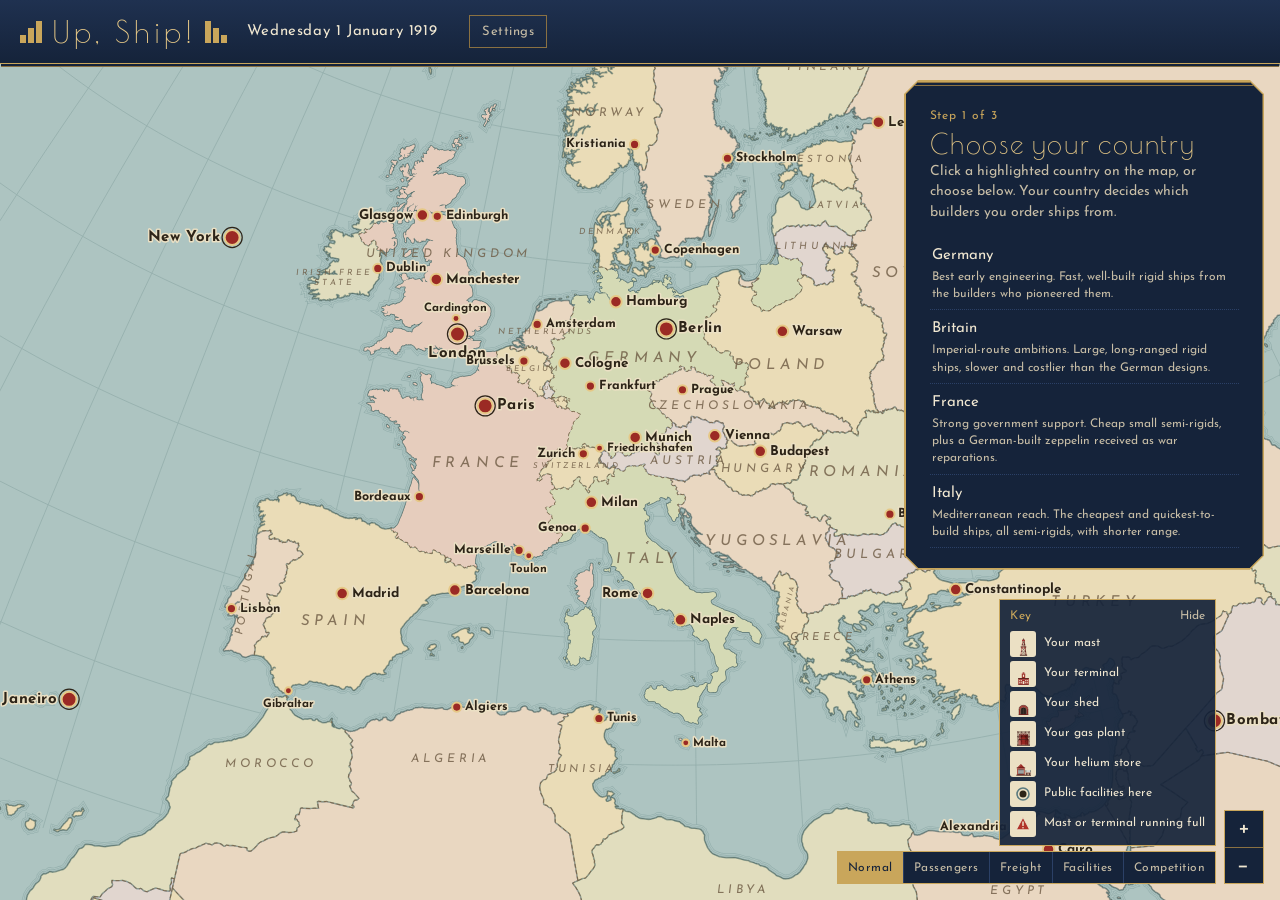
==== commit 44d91fe2: "Add files via upload" ====
--- a/index.html
+++ b/index.html
@@ -39,6 +39,7 @@
           <svg viewBox="0 0 24 20" aria-hidden="true"><path d="M1 4 L8 10 L1 16 Z M8 4 L15 10 L8 16 Z M15 4 L22 10 L15 16 Z"/></svg>
         </button>
       </div>
+      <button id="skip" class="btn-quiet skip-btn" title="Skip ahead to the next thing that needs you (S)">Skip to next event</button>
     </div>
 
     <button id="company" class="company" title="Company statistics" hidden></button>
@@ -146,6 +147,8 @@
   <script src="js/ui.js"></script>
   <script src="js/setup.js"></script>
   <script src="js/tutorial.js"></script>
+  <script src="js/helm.js"></script>
+  <script src="js/crash.js"></script>
   <script src="js/main.js"></script>
 </body>
 </html>
--- a/css/style.css
+++ b/css/style.css
@@ -946,3 +946,69 @@
 .seg button:last-child { border-right: 0; }
 .seg button[aria-pressed="true"] { background: var(--brass); color: var(--ink); }
 .tabs-seg { margin-bottom: 10px; } .tabs-seg button { font-size: 14px; padding: 7px 14px 5px; }
+
+/* Skip to next event */
+.skip-btn { margin-left: 8px; font-size: 13px; padding: 6px 10px 4px; white-space: nowrap; }
+body.skipping #map svg, body.skipping .traffic-canvas { filter: saturate(0.35) brightness(0.72); transition: filter 0.5s; }
+.skip-box { position: fixed; inset: 0; pointer-events: none; z-index: 700; }
+.skip-box[hidden] { display: none; }
+.skip-cal { position: absolute; right: 24px; top: 90px; width: 124px; text-align: center; background: #f3ebd6; color: #2d2418; border: 1px solid #8a7142; box-shadow: 0 4px 14px rgba(0,0,0,0.35); }
+.skip-cal .m { background: var(--company, #9b2a24); color: #f3ebd6; font-size: 12px; letter-spacing: 0.14em; text-transform: uppercase; padding: 4px 0 2px; }
+.skip-cal .d { font-size: 42px; line-height: 1.1; padding-top: 4px; font-family: var(--deco); }
+.skip-cal .y { font-size: 12px; color: #6d5a43; padding-bottom: 6px; }
+.skip-note { position: absolute; left: 50%; bottom: 40px; transform: translateX(-50%); background: rgba(21,35,58,0.92); color: var(--ivory); padding: 8px 14px 6px; font-size: 13.5px; border: 1px solid var(--brass-dim); pointer-events: auto; }
+.skip-note .btn-quiet { margin-left: 10px; font-size: 12.5px; padding: 3px 9px 1px; }
+
+/* Stairs, landings, and openings on the deck plans */
+.dp-stairwell { fill: rgba(232,224,207,0.6); stroke: #8a7d63; stroke-width: 0.8; }
+.dp-tread { stroke: #8a7d63; stroke-width: 0.7; }
+.dp-climb { stroke: #9b2a24; stroke-width: 1.2; }
+.dp-banister { fill: none; stroke: #6b4529; stroke-width: 1.4; }
+.dp-railing { fill: none; stroke: #6b4529; stroke-width: 1.2; stroke-dasharray: 2 1.2; }
+.dp-landtext { font-family: var(--ui); font-size: 4.2px; fill: #6b4529; text-anchor: middle; }
+.dp-balustrade { stroke: #c9a65b; stroke-width: 1.6; stroke-dasharray: 1.4 1; }
+.dp-ghost { fill: rgba(201,166,91,0.25); stroke: #c9a65b; stroke-width: 1.2; stroke-dasharray: 3 2; }
+.dp-ghost.bad { fill: rgba(201,115,91,0.25); stroke: #c9735b; }
+.do-pal-sep { display: block; width: 100%; font-size: 11.5px; letter-spacing: 0.1em; text-transform: uppercase; color: var(--brass); margin: 6px 0 2px; }
+[data-acc-rotate] { font-size: 12.5px; }
+
+.dp-stairwall { stroke: #2d2418; stroke-width: 2.2; }
+.dp-post { fill: #8a6a2a; stroke: #2d2418; stroke-width: 0.4; }
+.dp-balustrade { stroke: #8a6a2a; stroke-width: 2.4; stroke-dasharray: none; }
+.dp-airlock { fill: #d9cdb0; stroke: #2d2418; stroke-width: 1.2; }
+
+.dp-airlock { fill: #e8e0cf; stroke: #2d2418; stroke-width: 1.8; }
+.dp-lockdoor { stroke: #e8e0cf; stroke-width: 3; }
+
+.lv-hullwin { fill: #2d3f66; opacity: 0.55; }
+
+.dp-hatch { fill: #9a9a96; stroke: #3a3a38; stroke-width: 1.2; }
+.dp-ladder { stroke: #3a3a38; stroke-width: 0.7; }
+
+.dp-keelgap { fill: #9a9a96; stroke: #3a3a38; stroke-width: 0.6; }
+.dp-keelleaf { fill: none; stroke: #3a3a38; stroke-width: 0.7; stroke-dasharray: 1.2 0.8; }
+
+/* Taking the helm */
+.helm { position: fixed; right: 16px; top: 78px; width: 340px; max-height: calc(100vh - 100px); overflow: auto; z-index: 750; background: var(--ink-2); color: var(--ivory); border: 1px solid var(--brass); box-shadow: 0 8px 26px rgba(0,0,0,0.5); padding: 14px 16px 12px; font-size: 13.5px; }
+.helm h2 { font-family: var(--deco); font-weight: 400; color: var(--brass-hi); margin: 0 0 2px; font-size: 22px; }
+.helm .sub { color: var(--ivory-dim); margin: 0 0 8px; font-size: 12.5px; }
+.helm dl { display: grid; grid-template-columns: auto 1fr; gap: 3px 10px; margin: 8px 0; } .helm dt { color: var(--ivory-dim); } .helm dd { margin: 0; text-align: right; }
+.helm-warn { color: #e6a88a; } .helm-log { padding-left: 18px; margin: 8px 0; color: var(--ivory-dim); } .helm-ask { border-top: 1px solid var(--brass-dim); margin-top: 10px; padding-top: 8px; }
+.helm .btn-row { margin-top: 8px; }
+.helm-course { fill: none; stroke: #c9a65b; stroke-width: 3; stroke-dasharray: 8 4; }
+.helm-point { fill: #f5efe0; stroke: #8a6a2a; stroke-width: 1.5; } .helm-point.end { fill: #c9a65b; }
+.helm-forecast { fill: rgba(120, 130, 150, 0.12); stroke: rgba(80, 90, 110, 0.6); stroke-width: 1.2; stroke-dasharray: 4 3; }
+.helm-drift { stroke: rgba(80, 90, 110, 0.6); stroke-width: 1; stroke-dasharray: 2 2; }
+.helm-ship { fill: #9b2a24; stroke: #f5efe0; stroke-width: 2; }
+
+/* The crash scene */
+.cr-hull { fill: #c9cbc8; stroke: #2d2418; stroke-width: 0.45; }
+.cr-fin { fill: #8a2a24; stroke: #2d2418; stroke-width: 0.35; }
+.cr-glow { fill: #e8702a; opacity: 0.85; }
+.cr-flame { fill: #f3b03a; stroke: #e8702a; stroke-width: 0.6; opacity: 0.9; }
+.cr-smoke { fill: #4a4440; }
+.cr-frame { stroke: #3a2e22; stroke-width: 0.4; }
+.cr-ground { stroke: #6b5a43; stroke-width: 1.5; stroke-dasharray: 6 4; }
+.cr-cloud { fill: #5a6070; opacity: 0.75; }
+.cr-rain { stroke: #8fa3b8; stroke-width: 0.8; opacity: 0.7; }
+.cr-bolt { fill: none; stroke: #f5efc0; stroke-width: 1.6; }
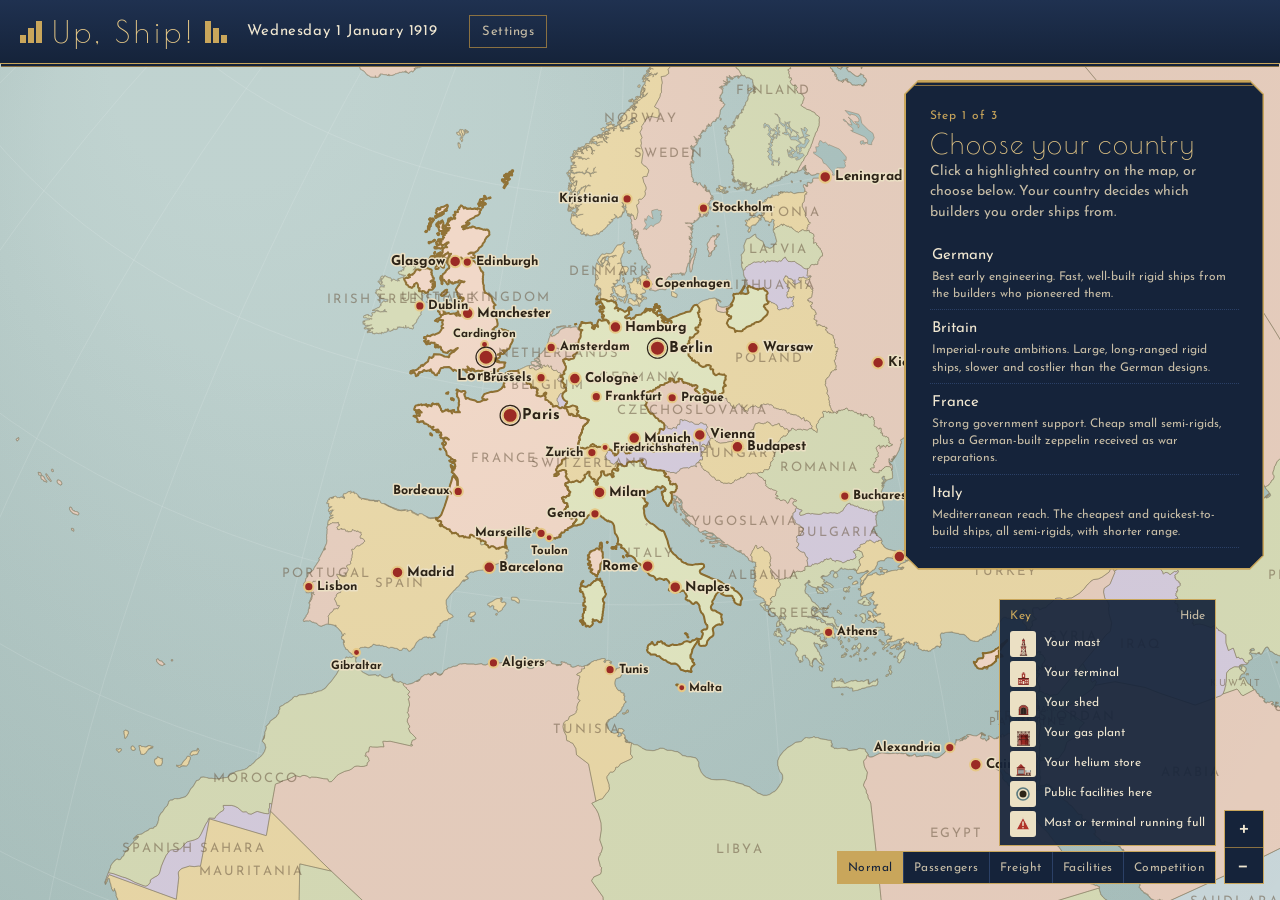
==== commit 5030a110: "Add files via upload" ====
--- a/index.html
+++ b/index.html
@@ -143,6 +143,9 @@
   <script src="js/facart.js"></script>
   <script src="js/sim.js"></script>
   <script src="js/contracts.js"></script>
+  <script src="js/vendor/d3.min.js"></script>
+  <script src="js/data/world.js"></script>
+  <script src="js/globe.js"></script>
   <script src="js/map.js"></script>
   <script src="js/ui.js"></script>
   <script src="js/setup.js"></script>
--- a/css/style.css
+++ b/css/style.css
@@ -1012,3 +1012,8 @@
 .cr-cloud { fill: #5a6070; opacity: 0.75; }
 .cr-rain { stroke: #8fa3b8; stroke-width: 0.8; opacity: 0.7; }
 .cr-bolt { fill: none; stroke: #f5efc0; stroke-width: 1.6; }
+
+/* The globe: a canvas beneath the map's SVG, which works in screen pixels above it. */
+#map { background: radial-gradient(ellipse at 50% 45%, #1f3150 0%, #15233a 60%, #0f1a2c 100%); }
+.globe-base { position: absolute; inset: 0; width: 100%; height: 100%; display: block; }
+#map svg.map { position: absolute; inset: 0; width: 100%; height: 100%; background: transparent; }
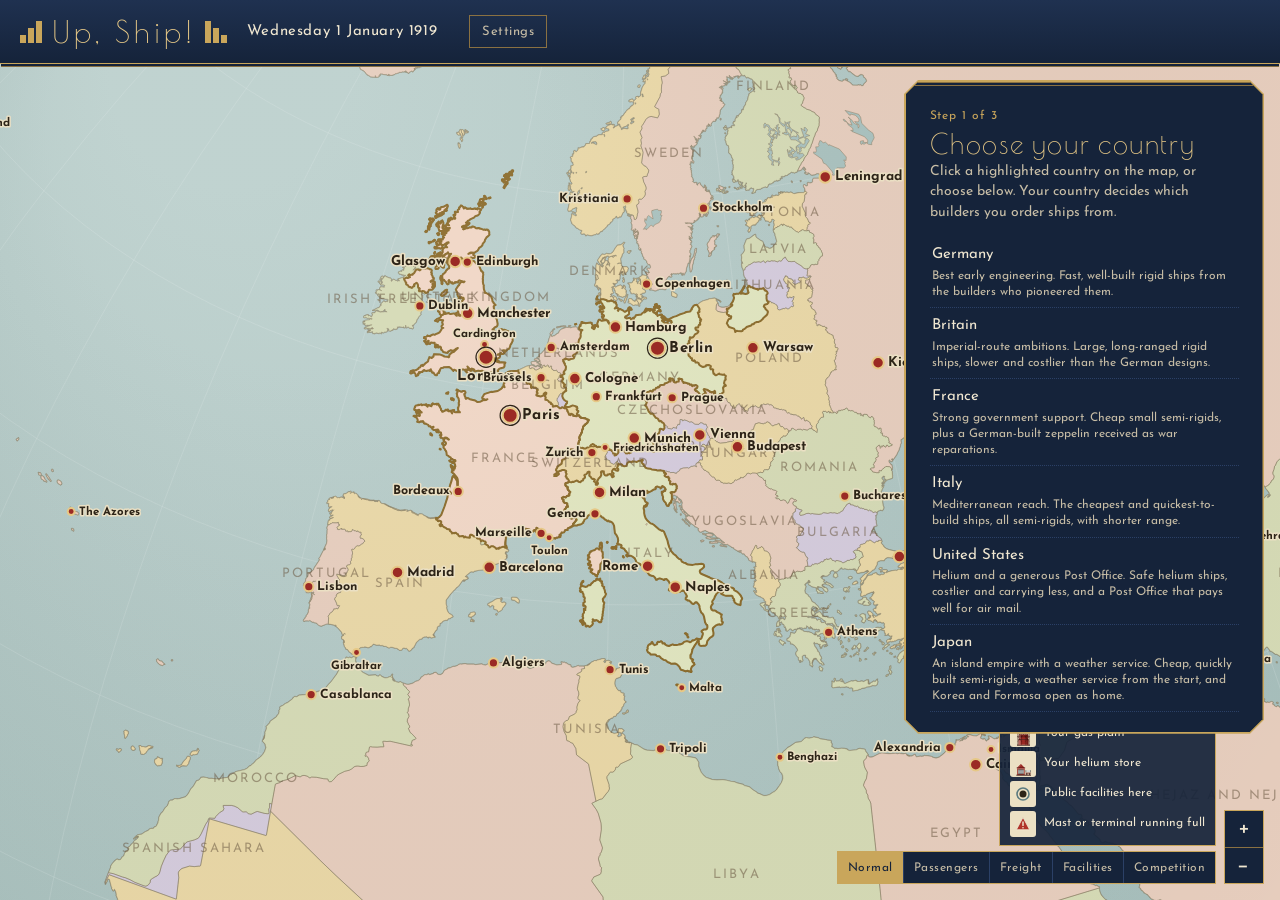
==== commit 10076a76: "Add files via upload" ====
--- a/index.html
+++ b/index.html
@@ -141,6 +141,8 @@
   <script src="js/emblem.js"></script>
   <script src="js/shipart.js"></script>
   <script src="js/facart.js"></script>
+  <script src="js/data/names.js"></script>
+  <script src="js/barriers.js"></script>
   <script src="js/sim.js"></script>
   <script src="js/contracts.js"></script>
   <script src="js/vendor/d3.min.js"></script>
--- a/css/style.css
+++ b/css/style.css
@@ -1017,3 +1017,19 @@
 #map { background: radial-gradient(ellipse at 50% 45%, #1f3150 0%, #15233a 60%, #0f1a2c 100%); }
 .globe-base { position: absolute; inset: 0; width: 100%; height: 100%; display: block; }
 #map svg.map { position: absolute; inset: 0; width: 100%; height: 100%; background: transparent; }
+
+body.skipping .globe-base { filter: saturate(0.35) brightness(0.72); transition: filter 0.5s; }
+
+/* Sending a ship to a city: the chooser and its button side by side. */
+.send-to { margin-top: 12px; padding-top: 10px; border-top: 1px dotted rgba(214,177,95,0.35); }
+.send-to select, select[data-offer-ship] { max-width: 100%; min-width: 0; flex: 1 1 auto; }
+
+/* The list of nations in setup: all six in view; on a short window, each keeps its headline and drops its second sentence. */
+.nations .ledger-item { padding-top: 7px; padding-bottom: 7px; }
+.nations .ledger-item small { line-height: 1.35; }
+@media (max-height: 840px) { .nations .more { display: none; } }
+
+/* A tick-box with its label, and a chooser inside a card. */
+label.check { display: flex; align-items: center; gap: 8px; margin: 8px 0 2px; cursor: pointer; }
+label.check input { width: 16px; height: 16px; accent-color: var(--brass); }
+.card select { max-width: 100%; margin-bottom: 4px; }
